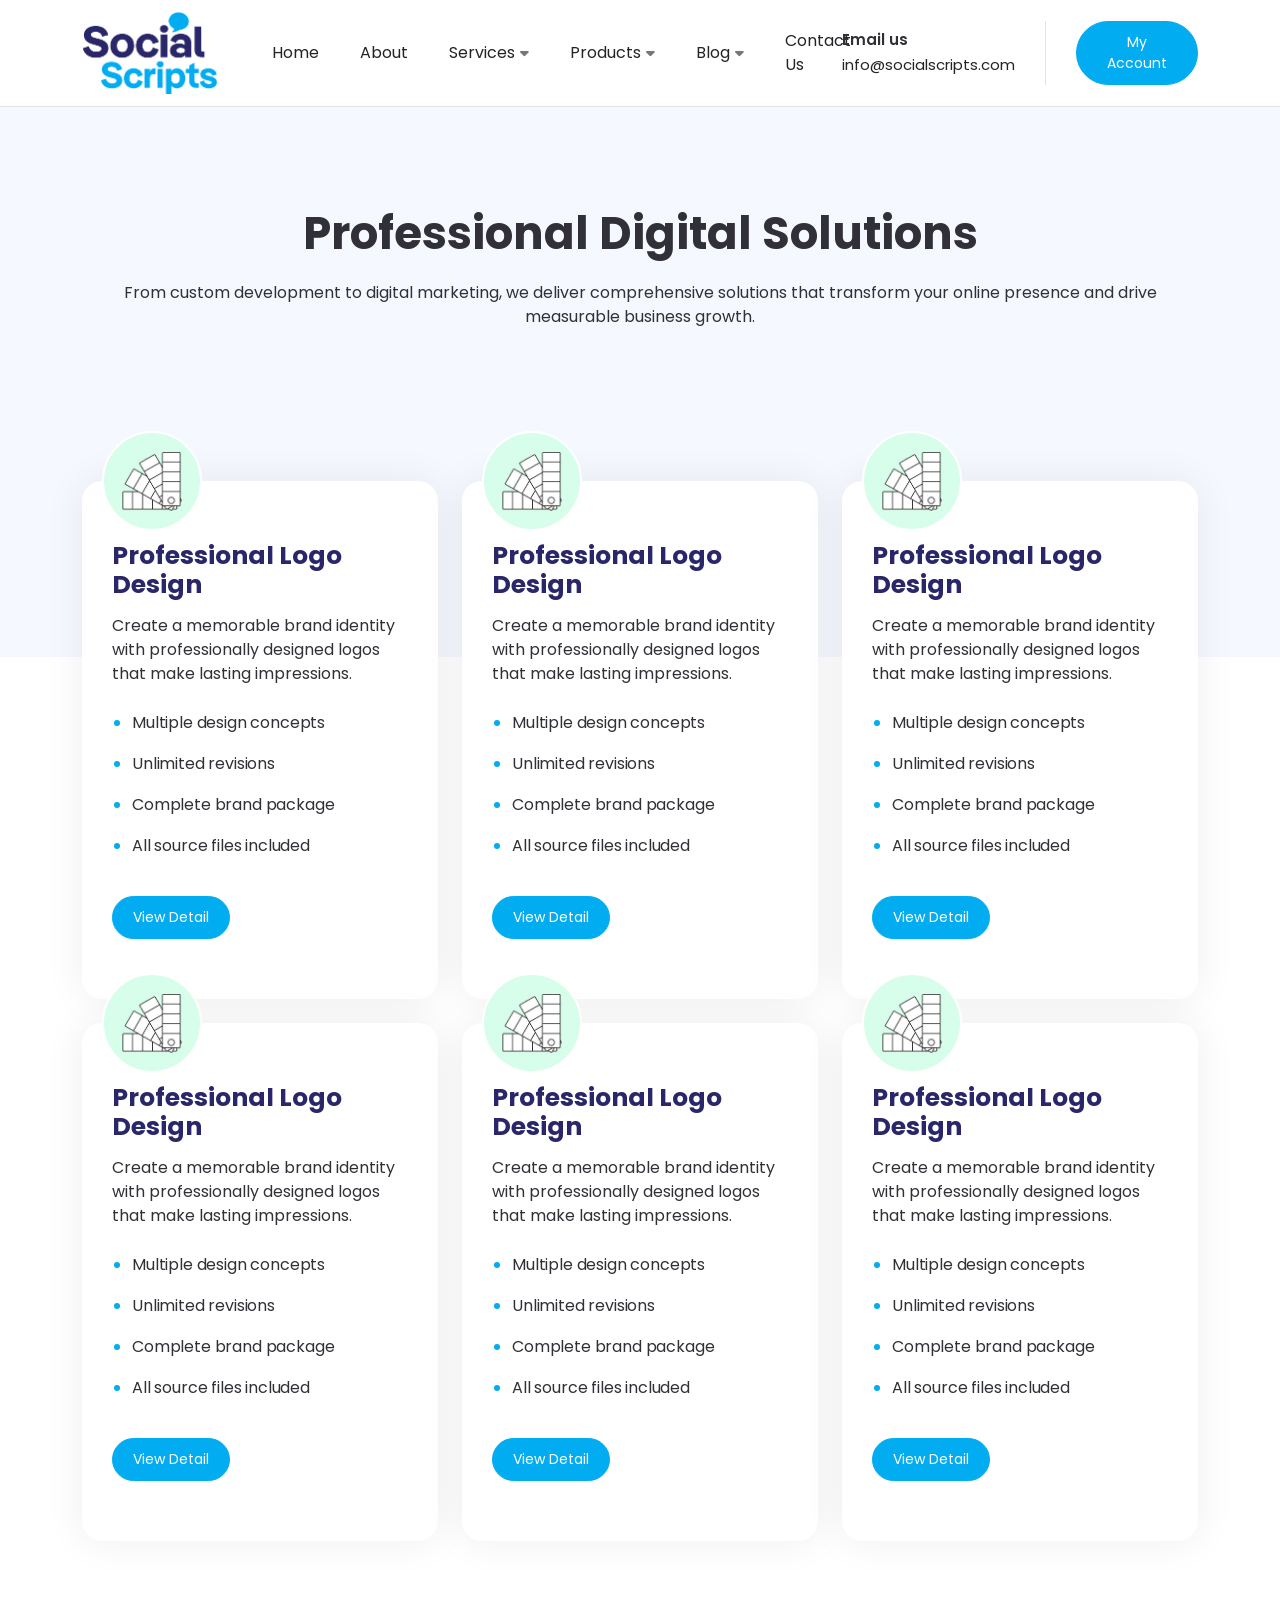
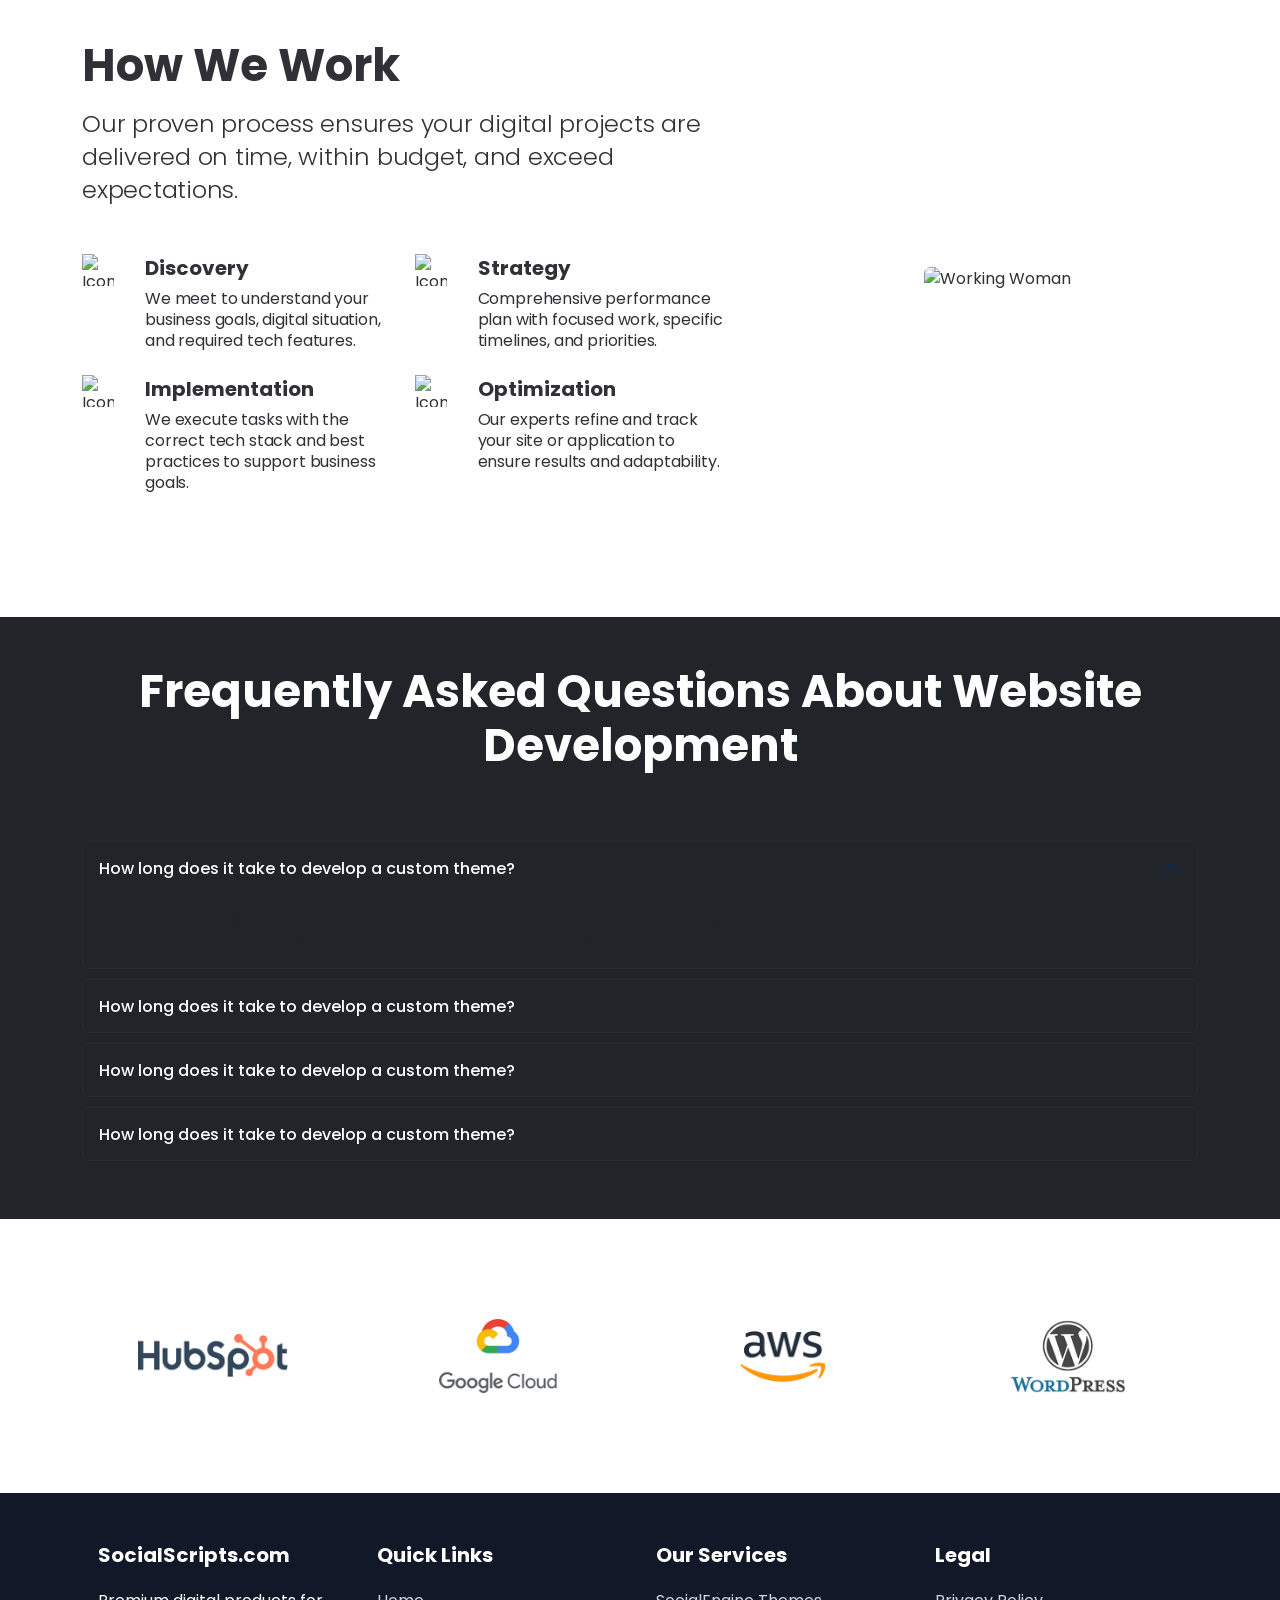
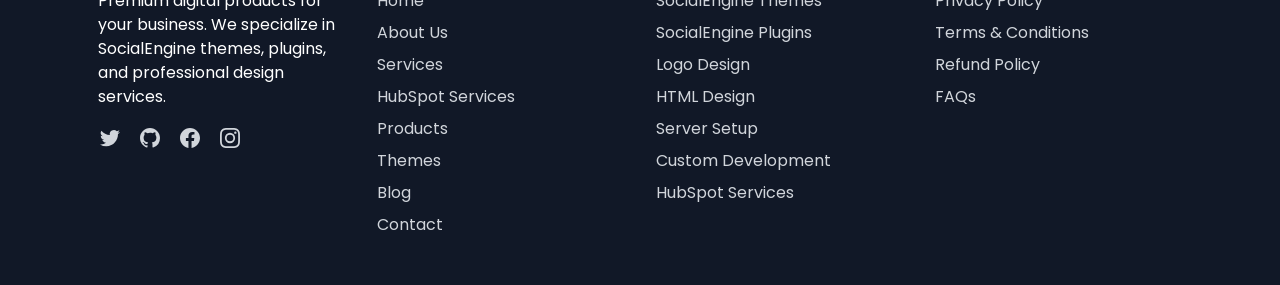
==== html/general-service-page.html @ 9c2c4265 "general-service-page start" ====
<!DOCTYPE html>
<html lang="en">
  <head>
    <meta charset="UTF-8" />
    <meta name="viewport" content="width=device-width, initial-scale=1.0" />
    <title>Social Script</title>
    <link
      rel="stylesheet"
      href="https://cdnjs.cloudflare.com/ajax/libs/font-awesome/6.7.2/css/all.min.css"
      integrity="sha512-Evv84Mr4kqVGRNSgIGL/F/aIDqQb7xQ2vcrdIwxfjThSH8CSR7PBEakCr51Ck+w+/U6swU2Im1vVX0SVk9ABhg=="
      crossorigin="anonymous"
      referrerpolicy="no-referrer"
    />
    <link rel="stylesheet" href="css/swiper.min.css" />
    <link
      href="https://fonts.googleapis.com/css2?family=Poppins:ital,wght@0,100;0,200;0,300;0,400;0,500;0,600;0,700;0,800;0,900;1,100;1,200;1,300;1,400;1,500;1,600;1,700;1,800;1,900&display=swap"
      rel="stylesheet"
    />
    <link
      href="https://cdn.jsdelivr.net/npm/bootstrap@5.3.3/dist/css/bootstrap.min.css"
      rel="stylesheet"
    />
    <link rel="stylesheet" href="css/aos.css" />
    <link rel="stylesheet" href="/css/main.css" />
    <link rel="stylesheet" href="/css/main2.css" />
    <script src="https://cdnjs.cloudflare.com/ajax/libs/jquery/3.1.0/jquery.min.js"></script>
  </head>
  <body>
    <!-- header start here  -->
    <header class="header__main">
      <div class="container">
        <div class="row d-flex align-items-center">
          <!-- logo start here  -->
          <div class="logo col-lg-2">
            <a href="/">
              <img src="/images/logo.png" alt="Social Script" />
            </a>
          </div>
          <!-- Navigation start here  -->
          <div class="menu_section col-lg-6">
            <nav>
              <ul class="d-flex align-items-center gap-4">
                <li>
                  <a href="/">Home</a>
                </li>
                <li>
                  <a href="/">About</a>
                </li>
                <li>
                  <a href="/"
                    >Services <i class="fa-solid fa-caret-down"></i
                  ></a>
                </li>
                <li>
                  <a href="/"
                    >Products <i class="fa-solid fa-caret-down"></i
                  ></a>
                </li>
                <li>
                  <a href="/">Blog <i class="fa-solid fa-caret-down"></i></a>
                </li>
                <li>
                  <a href="/">Contact Us</a>
                </li>
              </ul>
            </nav>
            <div class="hamburger-trigger">
              <span></span>
              <span></span>
              <span></span>
            </div>
          </div>
          <!-- Contact start here  -->
          <div
            class="contact-section col-lg-4 d-flex align-items-center justify-content-end"
          >
            <div class="mail-section">
              <span> Email us </span>
              <a href="mailto:info@socialscripts.com">info@socialscripts.com</a>
            </div>
            <div class="contact-btn">
              <a class="btn primary-btn" href="/contact">My Account</a>
            </div>
          </div>
        </div>
      </div>
    </header>
    <!-- header end here  -->

    <!-- Hero Banner Section -->
    <section class="hero-section text-center serviceBnr">
      <div class="container">
        <div class="inner-wrp">
          <h2 class="fw-bold">Professional Digital Solutions</h2>
          <p class="des">
            From custom development to digital marketing, we deliver
            comprehensive solutions that transform your online presence and
            drive measurable business growth.
          </p>
        </div>
      </div>
    </section>
    <!-- Hero Banner Section End -->

    <!-- Resulted Card Section -->

    <section class="resulted-section position-relative">
      <div
        class="container position-relative"
        style="margin-top: -200px; z-index: 2"
      >
        <div class="row gy-4">
          <div class="col-12 col-md-6 col-lg-4">
            <div class="card-inner">
              <div class="imgwrp">
                <img
                  src="/images\Professional.png"
                  alt="Professional Logo Design"
                />
              </div>
              <div class="title">
                <h5>Professional Logo Design</h5>
                <div class="des">
                  <p>
                    Create a memorable brand identity with professionally
                    designed logos that make lasting impressions.
                  </p>
                </div>
                <ul>
                  <li>Multiple design concepts</li>
                  <li>Unlimited revisions</li>
                  <li>Complete brand package</li>
                  <li>All source files included</li>
                </ul>
                <div class="btn-wrp">
                  <a href="" class="btn primary-btn">View Detail</a>
                </div>
              </div>
            </div>
          </div>

            <div class="col-12 col-md-6 col-lg-4">
            <div class="card-inner">
              <div class="imgwrp">
                <img
                  src="/images\Professional.png"
                  alt="Professional Logo Design"
                />
              </div>
              <div class="title">
                <h5>Professional Logo Design</h5>
                <div class="des">
                  <p>
                    Create a memorable brand identity with professionally
                    designed logos that make lasting impressions.
                  </p>
                </div>
                <ul>
                  <li>Multiple design concepts</li>
                  <li>Unlimited revisions</li>
                  <li>Complete brand package</li>
                  <li>All source files included</li>
                </ul>
                <div class="btn-wrp">
                  <a href="" class="btn primary-btn">View Detail</a>
                </div>
              </div>
            </div>
          </div>

            <div class="col-12 col-md-6 col-lg-4">
            <div class="card-inner">
              <div class="imgwrp">
                <img
                  src="/images\Professional.png"
                  alt="Professional Logo Design"
                />
              </div>
              <div class="title">
                <h5>Professional Logo Design</h5>
                <div class="des">
                  <p>
                    Create a memorable brand identity with professionally
                    designed logos that make lasting impressions.
                  </p>
                </div>
                <ul>
                  <li>Multiple design concepts</li>
                  <li>Unlimited revisions</li>
                  <li>Complete brand package</li>
                  <li>All source files included</li>
                </ul>
                <div class="btn-wrp">
                  <a href="" class="btn primary-btn">View Detail</a>
                </div>
              </div>
            </div>
          </div>

            <div class="col-12 col-md-6 col-lg-4">
            <div class="card-inner">
              <div class="imgwrp">
                <img
                  src="/images\Professional.png"
                  alt="Professional Logo Design"
                />
              </div>
              <div class="title">
                <h5>Professional Logo Design</h5>
                <div class="des">
                  <p>
                    Create a memorable brand identity with professionally
                    designed logos that make lasting impressions.
                  </p>
                </div>
                <ul>
                  <li>Multiple design concepts</li>
                  <li>Unlimited revisions</li>
                  <li>Complete brand package</li>
                  <li>All source files included</li>
                </ul>
                <div class="btn-wrp">
                  <a href="" class="btn primary-btn">View Detail</a>
                </div>
              </div>
            </div>
          </div>

            <div class="col-12 col-md-6 col-lg-4">
            <div class="card-inner">
              <div class="imgwrp">
                <img
                  src="/images\Professional.png"
                  alt="Professional Logo Design"
                />
              </div>
              <div class="title">
                <h5>Professional Logo Design</h5>
                <div class="des">
                  <p>
                    Create a memorable brand identity with professionally
                    designed logos that make lasting impressions.
                  </p>
                </div>
                <ul>
                  <li>Multiple design concepts</li>
                  <li>Unlimited revisions</li>
                  <li>Complete brand package</li>
                  <li>All source files included</li>
                </ul>
                <div class="btn-wrp">
                  <a href="" class="btn primary-btn">View Detail</a>
                </div>
              </div>
            </div>
          </div>

            <div class="col-12 col-md-6 col-lg-4">
            <div class="card-inner">
              <div class="imgwrp">
                <img
                  src="/images\Professional.png"
                  alt="Professional Logo Design"
                />
              </div>
              <div class="title">
                <h5>Professional Logo Design</h5>
                <div class="des">
                  <p>
                    Create a memorable brand identity with professionally
                    designed logos that make lasting impressions.
                  </p>
                </div>
                <ul>
                  <li>Multiple design concepts</li>
                  <li>Unlimited revisions</li>
                  <li>Complete brand package</li>
                  <li>All source files included</li>
                </ul>
                <div class="btn-wrp">
                  <a href="" class="btn primary-btn">View Detail</a>
                </div>
              </div>
            </div>
          </div>
        </div>
      </div>
    </section>
    <!-- Resulted Card Section End  -->


        <!-- How We Work Section Start -->
    <section class="how-we-work">
      <div class="container">
        <div class="row align-items-center">
          <!-- Left Column (Text & Icons) -->
          <div class="col-md-7">
            <h2 class="mb-3 title">How We Work</h2>
            <p class="mb-4 top-des">
              Our proven process ensures your digital projects are delivered on
              time, within budget, and exceed expectations.
            </p>

            <div class="d-flex row mt-5">
              <div class="icon-box d-flex align-items-start mb-4 col-lg-6">
                <img
                  src="images\How-We-Work-icon.png"
                  alt="Icon"
                  width="32"
                  height="32"
                  class="me-3"
                />
                <div class="item">
                  <h5>Discovery</h5>
                  <p>
                    We meet to understand your business goals, digital
                    situation, and required tech features.
                  </p>
                </div>
              </div>

              <div class="icon-box d-flex align-items-start mb-4 col-lg-6">
                <img
                  src="images\How-We-Work-icon.png"
                  alt="Icon"
                  width="32"
                  height="32"
                  class="me-3"
                />
                <div class="item">
                  <h5>Strategy</h5>
                  <p>
                    Comprehensive performance plan with focused work, specific
                    timelines, and priorities.
                  </p>
                </div>
              </div>

              <div class="icon-box d-flex align-items-start mb-4 col-lg-6">
                <img
                  src="images\How-We-Work-icon.png"
                  alt="Icon"
                  width="32"
                  height="32"
                  class="me-3"
                />
                <div class="item">
                  <h5>Implementation</h5>
                  <p>
                    We execute tasks with the correct tech stack and best
                    practices to support business goals.
                  </p>
                </div>
              </div>

              <div class="icon-box d-flex align-items-start col-lg-6">
                <img
                  src="images\How-We-Work-icon.png"
                  alt="Icon"
                  width="32"
                  height="32"
                  class="me-3"
                />
                <div class="item">
                  <h5>Optimization</h5>
                  <p>
                    Our experts refine and track your site or application to
                    ensure results and adaptability.
                  </p>
                </div>
              </div>
            </div>
          </div>

          <!-- Right Column (Image) -->
          <div class="col-md-5 text-center mt-4 mt-md-0 imgbox">
            <div class="imgInner">
              <img
                src="images\How-We-Work1.png"
                alt="Working Woman"
                class="img-fluid rounded"
              />
            </div>
          </div>
        </div>
      </div>
    </section>
    <!-- How We Work Section End -->


    <section class="faq-section py-5 bg-dark text-white">
  <div class="container">
    <div class="text-center mb-4">
      <h2 class="fw-bold">Frequently Asked Questions About Website Development</h2>
      <p class="text-muted">Have questions about our services? Find answers to common questions below.</p>
    </div>

    <div class="accordion" id="faqAccordion">
      <div class="accordion-item">
        <h2 class="accordion-header" id="headingOne">
          <button class="accordion-button" type="button" data-bs-toggle="collapse" data-bs-target="#collapseOne">
            How long does it take to develop a custom theme?
          </button>
        </h2>
        <div id="collapseOne" class="accordion-collapse collapse show" data-bs-parent="#faqAccordion">
          <div class="accordion-body text-muted">
            The timeline for custom theme development typically ranges from 2–4 weeks, depending on the complexity and specific requirements of the project. We'll provide you with a detailed timeline during the consultation phase.
          </div>
        </div>
      </div>

      <!-- Repeatable Accordion Items -->
      <div class="accordion-item">
        <h2 class="accordion-header" id="headingTwo">
          <button class="accordion-button collapsed" type="button" data-bs-toggle="collapse" data-bs-target="#collapseTwo">
            How long does it take to develop a custom theme?
          </button>
        </h2>
        <div id="collapseTwo" class="accordion-collapse collapse" data-bs-parent="#faqAccordion">
          <div class="accordion-body text-muted">
            The timeline may vary depending on requirements.
          </div>
        </div>
      </div>

      <div class="accordion-item">
        <h2 class="accordion-header" id="headingThree">
          <button class="accordion-button collapsed" type="button" data-bs-toggle="collapse" data-bs-target="#collapseThree">
            How long does it take to develop a custom theme?
          </button>
        </h2>
        <div id="collapseThree" class="accordion-collapse collapse" data-bs-parent="#faqAccordion">
          <div class="accordion-body text-muted">
            It generally takes 2–4 weeks depending on complexity.
          </div>
        </div>
      </div>

      <div class="accordion-item">
        <h2 class="accordion-header" id="headingFour">
          <button class="accordion-button collapsed" type="button" data-bs-toggle="collapse" data-bs-target="#collapseFour">
            How long does it take to develop a custom theme?
          </button>
        </h2>
        <div id="collapseFour" class="accordion-collapse collapse" data-bs-parent="#faqAccordion">
          <div class="accordion-body text-muted">
            Custom timelines are shared during consultation.
          </div>
        </div>
      </div>
    </div>
  </div>
</section>

 
   <!-- Branding Logo section start here  -->
    <section class="branding__section">
      <div class="container">
        <div class="row align-items-center">
          <div class="items col-lg-3" data-aos="fade-up">
            <img class="hs-img" src="/images/hs.png" alt="Hubspot" />
          </div>
          <div class="items col-lg-3" data-aos="fade-up">
            <img
              class="cloud-img"
              src="/images/google-cloud.png"
              alt="Google Cloud"
            />
          </div>
          <div class="items col-lg-3" data-aos="fade-up">
            <img class="aws-img" src="/images/aws.png" alt="AWS" />
          </div>
          <div class="items col-lg-3" data-aos="fade-up">
            <img class="wp-img" src="/images/wp-img.png" alt="Wordpress" />
          </div>
        </div>
      </div>
    </section>

    <footer>
      <div class="container">
        <div class="d-flex flex-wrap">
          <div class="col-12 col-md-6 col-lg-3">
            <div class="col-inner">
              <h3 class="logo-title">SocialScripts.com</h3>
              <p class="description">
                Premium digital products for your business. We specialize in
                SocialEngine themes, plugins, and professional design services.
              </p>
              <div class="social-follow">
                <ul class="d-flex gap-3 align-items-center">
                  <li>
                    <a href=""
                      ><svg
                        data-lov-id="src/components/layout/Footer.tsx:20:16"
                        data-lov-name="svg"
                        data-component-path="src/components/layout/Footer.tsx"
                        data-component-line="20"
                        data-component-file="Footer.tsx"
                        data-component-name="svg"
                        data-component-content="%7B%22className%22%3A%22h-6%20w-6%22%7D"
                        class="h-6 w-6"
                        fill="currentColor"
                        viewBox="0 0 24 24"
                        aria-hidden="true"
                      >
                        <path
                          data-lov-id="src/components/layout/Footer.tsx:21:18"
                          data-lov-name="path"
                          data-component-path="src/components/layout/Footer.tsx"
                          data-component-line="21"
                          data-component-file="Footer.tsx"
                          data-component-name="path"
                          data-component-content="%7B%7D"
                          d="M8.29 20.251c7.547 0 11.675-6.253 11.675-11.675 0-.178 0-.355-.012-.53A8.348 8.348 0 0022 5.92a8.19 8.19 0 01-2.357.646 4.118 4.118 0 001.804-2.27 8.224 8.224 0 01-2.605.996 4.107 4.107 0 00-6.993 3.743 11.65 11.65 0 01-8.457-4.287 4.106 4.106 0 001.27 5.477A4.072 4.072 0 012.8 9.713v.052a4.105 4.105 0 003.292 4.022 4.095 4.095 0 01-1.853.07 4.108 4.108 0 003.834 2.85A8.233 8.233 0 012 18.407a11.616 11.616 0 006.29 1.84"
                        ></path></svg
                    ></a>
                  </li>
                  <li>
                    <a href=""
                      ><svg
                        data-lov-id="src/components/layout/Footer.tsx:26:16"
                        data-lov-name="svg"
                        data-component-path="src/components/layout/Footer.tsx"
                        data-component-line="26"
                        data-component-file="Footer.tsx"
                        data-component-name="svg"
                        data-component-content="%7B%22className%22%3A%22h-6%20w-6%22%7D"
                        class="h-6 w-6"
                        fill="currentColor"
                        viewBox="0 0 24 24"
                        aria-hidden="true"
                      >
                        <path
                          data-lov-id="src/components/layout/Footer.tsx:27:18"
                          data-lov-name="path"
                          data-component-path="src/components/layout/Footer.tsx"
                          data-component-line="27"
                          data-component-file="Footer.tsx"
                          data-component-name="path"
                          data-component-content="%7B%7D"
                          fill-rule="evenodd"
                          d="M12 2C6.477 2 2 6.484 2 12.017c0 4.425 2.865 8.18 6.839 9.504.5.092.682-.217.682-.483 0-.237-.008-.868-.013-1.703-2.782.605-3.369-1.343-3.369-1.343-.454-1.158-1.11-1.466-1.11-1.466-.908-.62.069-.608.069-.608 1.003.07 1.531 1.032 1.531 1.032.892 1.53 2.341 1.088 2.91.832.092-.647.35-1.088.636-1.338-2.22-.253-4.555-1.113-4.555-4.951 0-1.093.39-1.988 1.029-2.688-.103-.253-.446-1.272.098-2.65 0 0 .84-.27 2.75 1.026A9.564 9.564 0 0112 6.844c.85.004 1.705.115 2.504.337 1.909-1.296 2.747-1.027 2.747-1.027.546 1.379.202 2.398.1 2.651.64.7 1.028 1.595 1.028 2.688 0 3.848-2.339 4.695-4.566 4.943.359.309.678.92.678 1.855 0 1.338-.012 2.419-.012 2.747 0 .268.18.58.688.482A10.019 10.019 0 0022 12.017C22 6.484 17.522 2 12 2z"
                          clip-rule="evenodd"
                        ></path></svg
                    ></a>
                  </li>
                  <li>
                    <a href=""
                      ><svg
                        data-lov-id="src/components/layout/Footer.tsx:32:16"
                        data-lov-name="svg"
                        data-component-path="src/components/layout/Footer.tsx"
                        data-component-line="32"
                        data-component-file="Footer.tsx"
                        data-component-name="svg"
                        data-component-content="%7B%22className%22%3A%22h-6%20w-6%22%7D"
                        class="h-6 w-6"
                        fill="currentColor"
                        viewBox="0 0 24 24"
                        aria-hidden="true"
                      >
                        <path
                          data-lov-id="src/components/layout/Footer.tsx:33:18"
                          data-lov-name="path"
                          data-component-path="src/components/layout/Footer.tsx"
                          data-component-line="33"
                          data-component-file="Footer.tsx"
                          data-component-name="path"
                          data-component-content="%7B%7D"
                          fill-rule="evenodd"
                          d="M22 12c0-5.523-4.477-10-10-10S2 6.477 2 12c0 4.991 3.657 9.128 8.438 9.878v-6.987h-2.54V12h2.54V9.797c0-2.506 1.492-3.89 3.777-3.89 1.094 0 2.238.195 2.238.195v2.46h-1.26c-1.243 0-1.63.771-1.63 1.562V12h2.773l-.443 2.89h-2.33v6.988C18.343 21.128 22 16.991 22 12z"
                          clip-rule="evenodd"
                        ></path></svg
                    ></a>
                  </li>
                  <li>
                    <a href=""
                      ><svg
                        data-lov-id="src/components/layout/Footer.tsx:38:16"
                        data-lov-name="svg"
                        data-component-path="src/components/layout/Footer.tsx"
                        data-component-line="38"
                        data-component-file="Footer.tsx"
                        data-component-name="svg"
                        data-component-content="%7B%22className%22%3A%22h-6%20w-6%22%7D"
                        class="h-6 w-6"
                        fill="currentColor"
                        viewBox="0 0 24 24"
                        aria-hidden="true"
                      >
                        <path
                          data-lov-id="src/components/layout/Footer.tsx:39:18"
                          data-lov-name="path"
                          data-component-path="src/components/layout/Footer.tsx"
                          data-component-line="39"
                          data-component-file="Footer.tsx"
                          data-component-name="path"
                          data-component-content="%7B%7D"
                          fill-rule="evenodd"
                          d="M12.315 2c2.43 0 2.784.013 3.808.06 1.064.049 1.791.218 2.427.465a4.902 4.902 0 011.772 1.153 4.902 4.902 0 011.153 1.772c.247.636.416 1.363.465 2.427.048 1.067.06 1.407.06 4.123v.08c0 2.643-.012 2.987-.06 4.043-.049 1.064-.218 1.791-.465 2.427a4.902 4.902 0 01-1.153 1.772 4.902 4.902 0 01-1.772 1.153c-.636.247-1.363.416-2.427.465-1.067.048-1.407.06-4.123.06h-.08c-2.643 0-2.987-.012-4.043-.06-1.064-.049-1.791-.218-2.427-.465a4.902 4.902 0 01-1.772-1.153 4.902 4.902 0 01-1.153-1.772c-.247-.636-.416-1.363-.465-2.427-.047-1.024-.06-1.379-.06-3.808v-.63c0-2.43.013-2.784.06-3.808.049-1.064.218-1.791.465-2.427a4.902 4.902 0 011.153-1.772A4.902 4.902 0 015.45 2.525c.636-.247 1.363-.416 2.427-.465C8.901 2.013 9.256 2 11.685 2h.63zm-.081 1.802h-.468c-2.456 0-2.784.011-3.807.058-.975.045-1.504.207-1.857.344-.467.182-.8.398-1.15.748-.35.35-.566.683-.748 1.15-.137.353-.3.882-.344 1.857-.047 1.023-.058 1.351-.058 3.807v.468c0 2.456.011 2.784.058 3.807.045.975.207 1.504.344 1.857.182.466.399.8.748 1.15.35.35.683.566 1.15.748.353.137.882.3 1.857.344 1.054.048 1.37.058 4.041.058h.08c2.597 0 2.917-.01 3.96-.058.976-.045 1.505-.207 1.858-.344.466-.182.8-.398 1.15-.748.35-.35.566-.683.748-1.15.137-.353.3-.882.344-1.857.048-1.055.058-1.37.058-4.041v-.08c0-2.597-.01-2.917-.058-3.96-.045-.976-.207-1.505-.344-1.858a3.097 3.097 0 00-.748-1.15 3.098 3.098 0 00-1.15-.748c-.353-.137-.882-.3-1.857-.344-1.023-.047-1.351-.058-3.807-.058zM12 6.865a5.135 5.135 0 110 10.27 5.135 5.135 0 010-10.27zm0 1.802a3.333 3.333 0 100 6.666 3.333 3.333 0 000-6.666zm5.338-3.205a1.2 1.2 0 110 2.4 1.2 1.2 0 010-2.4z"
                          clip-rule="evenodd"
                        ></path></svg
                    ></a>
                  </li>
                </ul>
              </div>
            </div>
          </div>
          <div class="col-12 col-md-6 col-lg-3">
            <div class="col-inner">
              <h3>Quick Links</h3>
              <ul>
                <li><a href="#">Home</a></li>
                <li><a href="#">About Us</a></li>
                <li><a href="#">Services</a></li>
                <li><a href="#">HubSpot Services</a></li>
                <li><a href="#">Products</a></li>
                <li><a href="#">Themes</a></li>
                <li><a href="#">Blog</a></li>
                <li><a href="#">Contact</a></li>
              </ul>
            </div>
          </div>
          <div class="col-12 col-md-6 col-lg-3">
            <div class="col-inner">
              <h3>Our Services</h3>
              <ul>
                <li><a href="#">SocialEngine Themes</a></li>
                <li><a href="#">SocialEngine Plugins</a></li>
                <li><a href="#">Logo Design</a></li>
                <li><a href="#">HTML Design</a></li>
                <li><a href="#">Server Setup</a></li>
                <li><a href="#">Custom Development</a></li>
                <li><a href="#">HubSpot Services</a></li>
              </ul>
            </div>
          </div>
          <div class="col-12 col-md-6 col-lg-3">
            <div class="col-inner">
              <h3>Legal</h3>
              <ul>
                <li><a href="#">Privacy Policy</a></li>
                <li><a href="#">Terms & Conditions</a></li>
                <li><a href="#">Refund Policy</a></li>
                <li><a href="#">FAQs</a></li>
              </ul>
            </div>
          </div>
        </div>
      </div>
    </footer>
  </body>
  <script src="js/swiper.min.js"></script>
  <script src="js/aos.js"></script>
  <script src="js/main.js"></script>
  <script src="/js\bootstrap.bundle.min.js"></script>

</html>
---- css/main.css ----
body {
  font-family: "Poppins", sans-serif;
  font-size: 16px;
  line-height: 1.5;
  font-weight: 400;
  color: #303036;
}

a {
  color: #242427;
  text-decoration: none;
  transition: all 0.3s;
}

a:hover {
  color: #01acf1;
}

img {
  max-width: 100%;
}

h1,
h2,
h3,
h4,
h5,
h6 {
  line-height: 1.2;
  margin-bottom: 20px;
  font-family: "Poppins", sans-serif;
  font-weight: 700;
}

h1 {
  font-size: 60px;
}

h2 {
  font-size: 45px;
}

h3 {
  font-size: 36px;
}

h4 {
  font-size: 30px;
}

h5 {
  font-size: 24px;
}

h6 {
  font-size: 20px;
}

header ul {
  list-style: none;
  padding: 0;
  margin: 0;
}

.primary-btn {
  background-color: #01acf1;
  border-radius: 50px;
  color: #ffffff;
  padding: 10px 20px;
  font-size: 14px;
  border-color: #01acf1;
}

.primary-btn:hover {
  border-color: #01acf1;
  background: #ffffff;
  color: #01acf1;
}

.header__main {
  position: sticky;
  top: 0;
  z-index: 9;
  width: 100%;
  padding: 12px 0;
  border-bottom: 1px solid #e3e3e5;
  background: #ffffff;
}

header .logo img {
  max-width: 137px;
}

.contact-section .mail-section span {
  display: block;
  font-size: 15px;
  padding-bottom: 2px;
  font-weight: 600;
}
.contact-section .mail-section a {
  font-size: 15px;
}

.contact-section > div {
  padding: 0 30px;
}

.contact-section .mail-section {
  padding-left: 0;
}

.contact-section > div:last-child {
  padding: 0 0 0 30px;
  border-left: 1px solid #e3e3e5;
}

.menu_section > nav > ul > li > a {
  display: inline-flex;
  align-items: center;
  gap: 5px;
}

.menu_section > nav > ul > li > a i {
  color: #79747e;
  font-size: 14px;
  transition: all 0.3s;
}

.menu_section > nav > ul > li {
  padding: 0 17px 0 0px;
}

.menu_section > nav > ul > li:last-child {
  padding: 0;
}

.menu_section > nav > ul > li > a:hover i {
  color: #01acf1;
}

.hero_section {
  position: relative;
  overflow: hidden;
  background-size: 50%;
  background-position: center right;
  background-repeat: no-repeat;
  background-color: #f8faff;
}
.hero_section .row {
  min-height: 700px;
}
.hero_section h1 {
  color: #292669;
  font-weight: 700;
  margin-bottom: 20px;
}

.hero_section .btn-section {
  margin-top: 36px;
}
.hero_section .media-section {
  position: relative;
}
.hero_section .media-section .img {
  min-height: 1px;
  background-size: cover;
  background-position: center;
  background-repeat: no-repeat;
  position: absolute;
  left: 0;
  width: 100%;
  height: 100%;
}

.branding__section {
  padding: 100px 0;
}
.branding__section .items img {
  max-width: 150px;
}
.branding__section .items {
  text-align: center;
}
.branding__section .items .cloud-img {
  max-width: 118px;
}
.branding__section .items .aws-img {
  max-width: 86px;
}
.branding__section .items .wp-img {
  max-width: 130px;
}

.core_service__section .service-item .service-inner {
  overflow: hidden;
  border-radius: 15px;
  position: relative;
  height: 100%;
}
.core_service__section .service-item .service-inner p {
  color: #fff;
  position: absolute;
  bottom: 30px;
  left: 25px;
  margin: 0;
  font-size: 18px;
  line-height: 1.2;
  font-weight: 500;
  z-index: 9;
}
.core_service__section .service-item .service-inner:after {
  content: "";
  background: linear-gradient(
    180deg,
    rgba(0, 0, 0, 0) 0%,
    rgba(0, 0, 0, 0.86) 87.02%
  );
  position: absolute;
  left: 0;
  top: 0;
  width: 100%;
  height: 100%;
}
.core_service__section .service-item .service-inner:hover img {
  transform: scale(1.05);
}
.core_service__section .service-item .service-inner img {
  min-height: 440px;
  object-fit: cover;
  transition: all 0.5s;
  transform-origin: center;
  transform: scale(1);
  object-position: center;
}
.core_service__section {
  overflow: hidden;
  padding-bottom: 100px;
}
.core_service__section .cntnt-section {
  padding-left: 16%;
}
.core_service__section .swiper-wrapper {
  display: flex;
}
.core_service__section .swiper-wrapper .service-item {
  height: auto;
}

.solution-section {
  padding-bottom: 100px;
}
.solution-section .solution-bg {
  border-radius: 20px;
  padding: 100px 68px;
  color: #fff;
  background-repeat: no-repeat;
  background-color: #000;
  background-position: -100% 0%;
}
.solution-section .solution-bg h3 {
  font-weight: 600;
  color: #ffffff;
  margin-bottom: 26px;
}
.solution-section .solution-bg p {
  max-width: 400px;
  font-weight: 300;
}
.solution-section .list-items:not(:last-child) {
  margin-bottom: 40px;
}
.solution-section .list-items p {
  font-size: 20px;
  font-weight: 500;
  margin-bottom: 8px;
}
.solution-section .list-items span {
  font-size: 14px;
  display: block;
  font-weight: 300;
}
.solution-section .solution-list {
  padding-left: 100px;
}

.technology__section {
  padding-bottom: 100px;
}
.technology__section .technology-item .inner {
  padding: 40px 40px;
  box-shadow: 4px 4px 14px 0px #00000010;
  border-radius: 20px;
  height: 100%;
  display: flex;
  flex-direction: column;
  justify-content: center;
  transition: all 0.3s;
}
.technology__section .technology-item .inner:hover {
  box-shadow: 10px 10px 14px 0px #00000050;
  transform: translate(0, -5px);
}
.technology__section .technology-item .inner p {
  margin: auto 0 0 0;
  font-weight: 500;
}
.technology__section .technology-item .inner .logo {
  margin-bottom: 13px;
}
.technology__section .technology-item {
  margin-bottom: 20px;
}

.approach-section {
  background: #000000;
  padding: 100px 0;
  position: relative;
  overflow: hidden;
}

.approach-section .btn-section {
  padding-top: 500px;
  position: relative;
  z-index: 9;
}
.approach-section h3 {
  color: #fff;
  font-weight: 500;
  margin-bottom: 40px;
}
.approach-section p {
  color: #fff;
  margin: 0;
}
.approach-section a.btn.primary-btn:hover {
  background: transparent;
}
.approach-section .human-hand {
  transform: scale(-1, 1);
}
.approach-section .human-hand {
  transform: scale(-1, 1);
  max-width: 1027px;
  position: absolute;
  left: -700px;
  bottom: -400px;
  transition: all 4s;
}
.approach-section .robot-hand {
  transform: scale(-1, 1) rotate(20deg);
  position: absolute;
  max-width: 900px;
  right: -800px;
  top: -220px;
  transition: all 4s;
}
.approach-section.animate-active .human-hand {
  left: 0;
  bottom: 60px;
}
.approach-section.animate-active .robot-hand {
  right: -37px;
  top: 80px;
}

.how-we-work h2 {
  font-weight: 700;
  margin-bottom: 15px;
}

.how-we-work p {
  color: #555;
}

.how-we-work .icon-box {
  display: flex;
  align-items: flex-start;
  gap: 15px;
  margin-bottom: 25px;
}

.how-we-work .icon-box img {
  width: 32px;
  height: 32px;
  flex-shrink: 0;
}

.how-we-work .icon-box h5 {
  margin: 0 0 5px;
  font-weight: 600;
}

.how-we-work .icon-box p {
  margin: 0;
  color: #666;
}

.how-we-work {
  padding-top: 100px;
  padding-bottom: 100px;
}
.how-we-work h2.title {
  color: #303036;
  font-size: 45px;
  font-style: normal;
  font-weight: 700;
  line-height: 50px;
}

.how-we-work p.top-des {
  letter-spacing: -0.24px;
  font-size: 24px;
  font-style: normal;
  font-weight: 300;
  line-height: 33px;
  color: #303036;
}

.how-we-work .icon-box .item h5 {
  font-size: 20px;
  font-style: normal;
  font-weight: 700;
  line-height: 29px;
  color: #303036;
}

.how-we-work .icon-box .item p {
  letter-spacing: -0.16px;
  font-size: 16px;
  font-style: normal;
  font-weight: 400;
  line-height: 21px;
  color: #303036;
}

.how-we-work .imgbox .imgInner {
  padding-left: 50px;
}

.blog-section {
  background-color: #f8faff;
  padding-top: 86px;
  padding-bottom: 102px;
}

.blog-section h2 {
  color: #303036;
  font-size: 45px;
  font-style: normal;
  font-weight: 700;
  line-height: 50px;
}

.blog-card {
  border-radius: 12px;
  overflow: hidden;
  background-color: #fff;
  box-shadow: 0 4px 10px rgba(0, 0, 0, 0.05);
  transition: transform 0.3s ease;
}

.blog-card:hover {
  transform: translateY(-5px);
}

.blog-image img {
  width: 100%;
  object-fit: cover;
  min-height: 320px;
}

.card-body {
  padding: 50px 30px;
}

.blog-date {
  font-size: 14px;
  font-style: normal;
  font-weight: 400;
  line-height: 29px;
  color: #000;
}

.blog-title {
  font-size: 20px;
  font-style: normal;
  font-weight: 700;
  line-height: 29px;
  color: #303036;
}

.blog-desc {
  color: #303036;
  font-size: 16px;
  font-style: normal;
  font-weight: 400;
  line-height: 21px; /* 131.25% */
  letter-spacing: -0.16px;
}

.blog-readmore a {
  color: #01acf1;
  font-size: 16px;
  font-style: normal;
  font-weight: 400;
  line-height: 34px; /* 212.5% */
  text-transform: capitalize;
}

.blog-readmore a:hover {
  text-decoration: underline;
}

footer {
  background: #111827;
  padding-left: 1rem;
  padding-right: 1rem;
  padding-top: 3rem;
  padding-bottom: 3rem;
}

footer .col-inner {
  padding: 0px 16px;
}

footer .col-inner h3 {
  font-size: 1.25rem;
  line-height: 1.75rem;
  color: #fff;
}

footer .col-inner p {
  color: #fff;
}

footer .col-inner ul {
  padding: 0;
  margin: 0;
  list-style: none;
}

footer .col-inner ul li a {
  color: #d1d5db;
}

footer .col-inner ul li:not(:first-child) {
  margin-top: 8px;
}
footer .social-follow li a svg {
  height: 24px;
  width: 24px;
}
footer .social-follow li {
  margin: 0 !important;
}
.hamburger-trigger {
  display: none;
}
.hamburger-trigger {
  width: 30px;
  height: 22px;
  display: flex;
  flex-direction: column;
  justify-content: space-between;
  cursor: pointer;
  position: absolute;
  right: 0;
  top: -40px;
}

.hamburger-trigger span {
  display: block;
  height: 2.2px;
  background-color: #000;
  border-radius: 2px;
  transition: all 0.3s ease;
  transform-origin: center;
}

/* When active (cross) */
.hamburger-trigger.active span:nth-child(1) {
  transform: rotate(45deg) translate(5px, 5px);
}

.hamburger-trigger.active span:nth-child(2) {
  opacity: 0;
}

.hamburger-trigger.active span:nth-child(3) {
  transform: rotate(-45deg) translate(9px, -8px);
}
footer .col-inner ul li a:hover {
  color: #fff;
}

@media (max-wdith: 1300px) {
  .menu_section > nav > ul > li {
    padding: 0 0px 0 0px;
  }
  nav ul.gap-4 {
    gap: 10px !important;
  }
  .contact-section .mail-section span {
    text-align: right;
    font-size: 12px;
  }
  .contact-section .mail-section a {
    font-size: 12px;
  }
  .menu_section > nav > ul > li > a {
    font-size: 12px;
  }
  .contact-section > div:last-child {
    padding: 0 0 0 10px;
  }
  .contact-section a.btn.primary-btn {
    font-size: 12px;
  }
}
@media (max-width: 991px) {
  .menu_section nav {
    position: absolute;
    left: 0;
    top: 13px;
    width: 100%;
    background-color: #f8faff;
    overflow: hidden;
    max-height: 0;
    transition: max-height 0.4s ease;
    z-index: 99;
  }
  .menu_section nav.open {
    display: block;
    overflow: visible;
    max-height: 500px;
  }
  .menu_section {
    position: relative;
  }
  .menu_section nav ul {
    flex-direction: column;
    justify-content: flex-start;
    padding: 10px 20px;
    padding-bottom: 20px;
  }
  .menu_section nav ul li {
    width: 100%;
  }
  .header__main .container .contact-section {
    display: none !important;
  }
  .hero_section .media-section {
    display: none;
  }
  .hero_section .row {
    min-height: 500px;
  }
  section.branding__section {
    padding: 50px 0;
  }
  .branding__section .row .items {
    margin: 20px 0px;
  }
  .core_service__section .row {
    gap: 50px;
  }
  .core_service__section .service-item .service-inner img {
    min-height: 100%;
  }
  .solution-section .solution-bg {
    padding: 30px 20px;
  }

  .how-we-work {
    padding-top: 50px;
    padding-bottom: 50px;
  }
  footer .col-inner {
    margin-bottom: 20px;
  }
  .hero_section h1 {
    font-size: 40px;
  }

  .core_service__section .cntnt-section {
    padding-left: 6%;
  }

  .solution-section .solution-bg {
    flex-wrap: wrap;
  }

  .solution-section .solution-list {
    padding-left: 00;
  }
}

@media (max-width: 768px) {
  .how-we-work {
    text-align: center;
  }

  .how-we-work .icon-box {
    flex-direction: column;
    align-items: center;
    text-align: center;
  }

  .how-we-work .icon-box h5,
  .how-we-work .icon-box p {
    text-align: center;
  }
  .hamburger-trigger {
    right: 20px;
  }
  .hero_section h1 {
    font-size: 30px;
  }
  .hero_section .row {
    min-height: 350px;
  }
  .hero_section {
    background-position: center bottom;
  }
  section.branding__section {
    padding: 36px 0;
  }
  .core_service__section .cntnt-section {
    padding: 0px 24px;
  }
  .core_service__section .service-item .service-inner {
    height: auto;
    min-height: 300px;
    max-height: 300px;
  }
  .core_service__section .service-item .service-inner img {
    min-height: 300px;
  }
  .core_service__section {
    padding-bottom: 35px;
  }
  section.solution-section {
    padding-bottom: 35px;
  }
  .solution-section .solution-bg {
    flex-wrap: wrap;
  }
  .solution-section .solution-list {
    padding-left: 0;
  }
  .core_service__section h3 {
    font-size: 30px;
  }
  .solution-section .solution-bg h3 {
    font-size: 30px;
  }
  .technology__section h3 {
    font-size: 30px;
  }
  .technology__section {
    padding-bottom: 35px;
  }

  .approach-section {
    padding: 50px 0;
  }

  .approach-section h3 {
    font-size: 30px;
  }

  .approach-section .robot-hand {
    max-width: 300px;
    display: none;
  }

  .approach-section .human-hand {
    max-width: 300px;
    top: 0;
    display: none;
  }

  .approach-section .btn-section {
    padding-top: 100px;
  }

  .how-we-work h2.title {
    font-size: 30px;
  }

  .how-we-work p.top-des {
    font-size: 16px;
    line-height: 1;
    letter-spacing: 0;
  }

  .how-we-work .icon-box .item {
    text-align: left;
  }

  .how-we-work .icon-box h5,
  .how-we-work .icon-box p {
    text-align: left;
  }

  .how-we-work .imgbox .imgInner {
    padding: 0;
  }

  .blog-section {
    padding: 35px 0px;
  }

  .blog-section h2 {
    font-size: 30px;
    line-height: 1;
  }

  .blog-image img {
    min-height: 250px;
  }

  .card-body {
    padding: 20px 20px;
  }
  footer .col-inner {
    margin-bottom: 20px;
  }

  footer .col-inner {
    padding: 0;
  }
}
---- css/main2.css ----
.hero-section {
  background-color: #f5f9ff;
  padding-top: 100px;
  padding-bottom: 100px;
}
section.hero-section.text-center.serviceBnr {
    min-height: 550px;
}
.resulted-section .card-inner {
    border-radius: 20px;
    background: #FFF;
    box-shadow: 0px 0px 40px 0px rgba(0, 0, 0, 0.07);
    padding: 30px 30px;
    position: relative;
    padding-bottom: 60px;
      transition: transform 0.3s ease;

}
.resulted-section .card-inner:hover {
  transform: translateY(-5px);
}
.resulted-section .card-inner .imgwrp {
    width: 100px;
    height: 100px;
    flex-shrink: 0;
    background: #D7FEEA;
    border-radius: 50%;
    display: flex;
    align-items: center;
    justify-content: center;
    border: 2px solid #fff;
    position: absolute;
    top: 0;
    left: 0;
    transform: translate(20px, -50px);
}

.resulted-section .card-inner .imgwrp img {
    width: 60px;
    height: 60px;
    flex-shrink: 0;
    aspect-ratio: 60.86/61.19;
}

.resulted-section .card-inner .title {
    padding-top: 30px;
}

.resulted-section .card-inner .title h5 {
    font-size: 25px;
    font-style: normal;
    font-weight: 700;
    line-height: 29px;
    color: #292669;
    margin-bottom: 15px;
}

.resulted-section .card-ignner .des p {
    letter-spacing: -0.21px;
    font-size: 21px;
    font-style: normal;
    font-weight: 300;
    line-height: 28px;
    color: #303036;
}

.resulted-section .card-inner ul {
    padding-left: 20px;
}

.resulted-section .card-inner ul li {
    letter-spacing: -0.16px;
    font-size: 16px;
    font-style: normal;
    font-weight: 400;
    line-height: 41px;
}

.resulted-section .card-inner ul li::marker {
    color: #01ACF1;
}

.resulted-section .card-inner .btn-wrp {
    margin-top: 30px;
}
.faq-section {
  background-color: #111111;
  color: #ffffff;
}

.faq-section .accordion-button {
  background-color: transparent;
  color: #ffffff;
  font-weight: 500;
  font-size: 16px;
  border: none;
  box-shadow: none;
  padding: 1rem;
}

.faq-section .accordion-button:not(.collapsed) {
  background-color: transparent;
  color: #ffffff;
}

.faq-section .accordion-body {
  background-color: transparent;
  padding: 1rem;
  font-size: 14px;
  color: #bbbbbb;
}

.faq-section .accordion-item {
  background-color: transparent;
  border: 1px solid #2a2a2a;
  border-radius: 6px;
  margin-bottom: 10px;
  overflow: hidden;
}
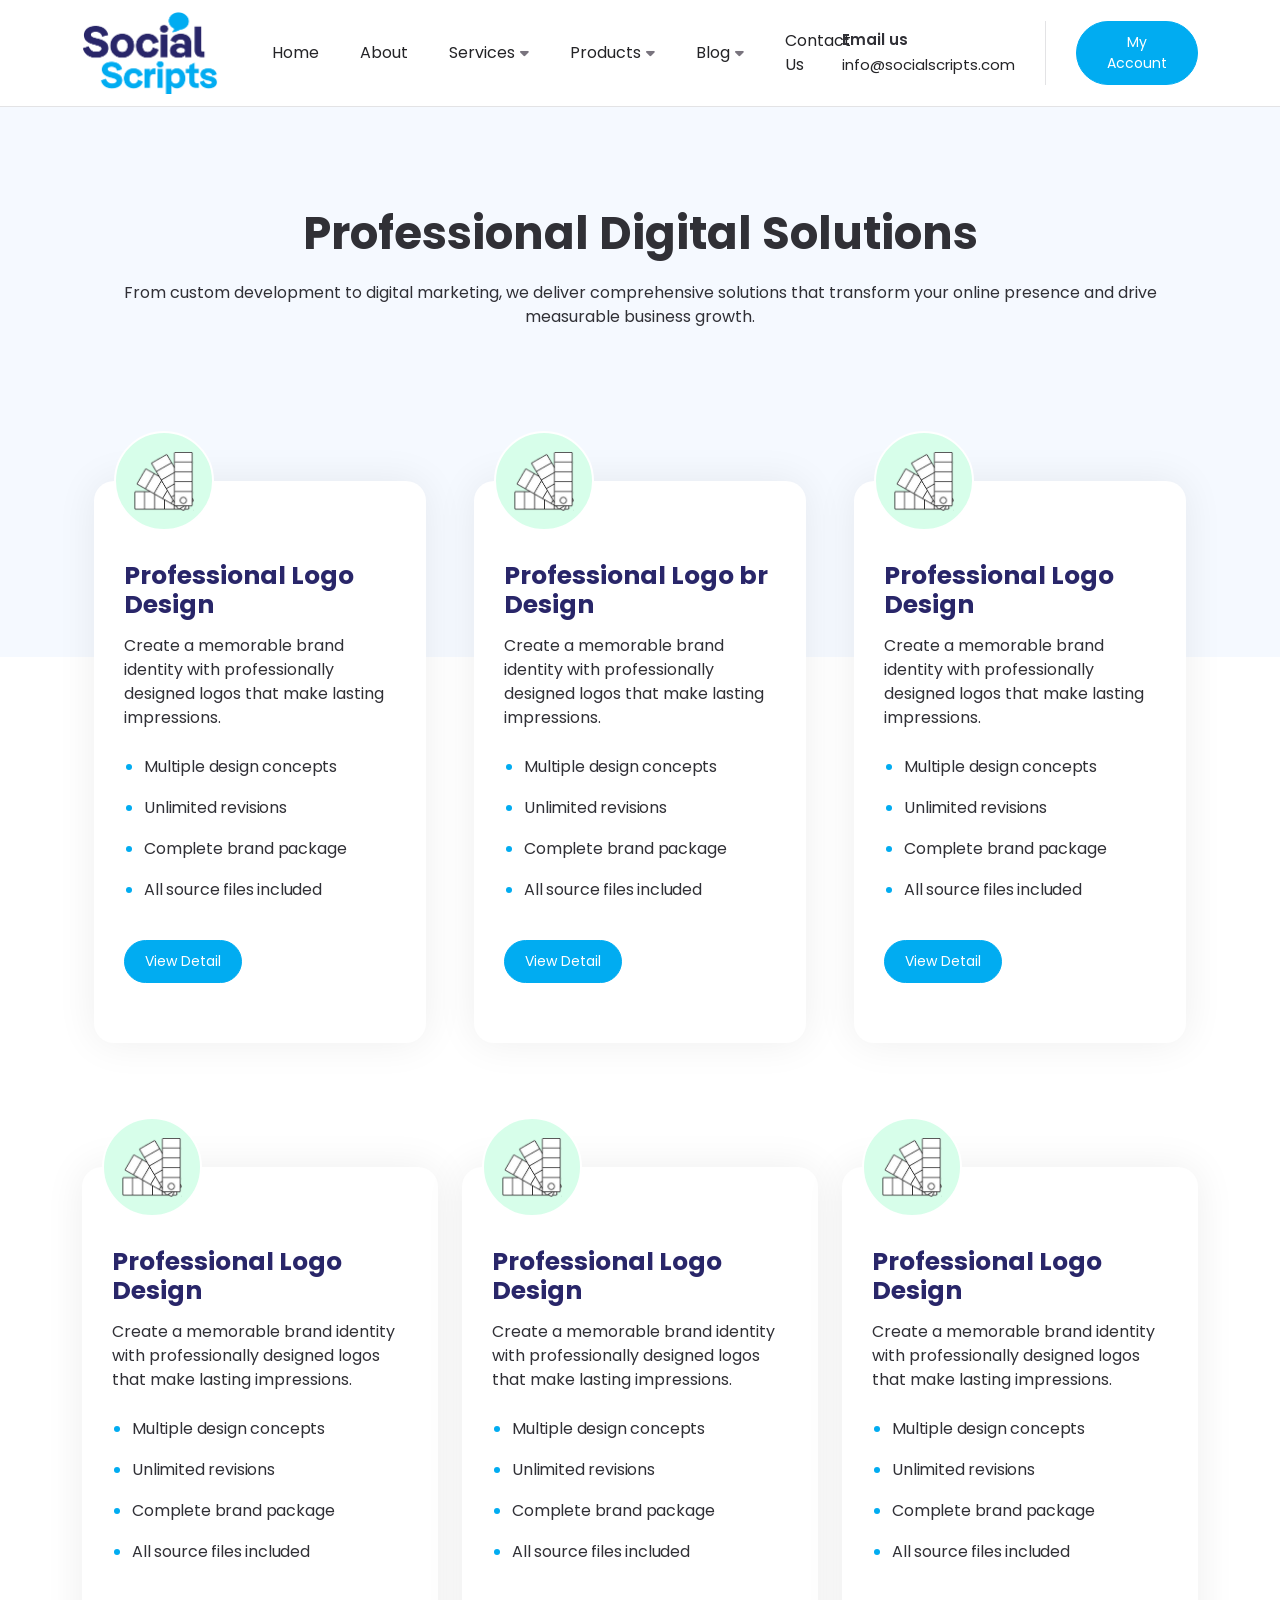
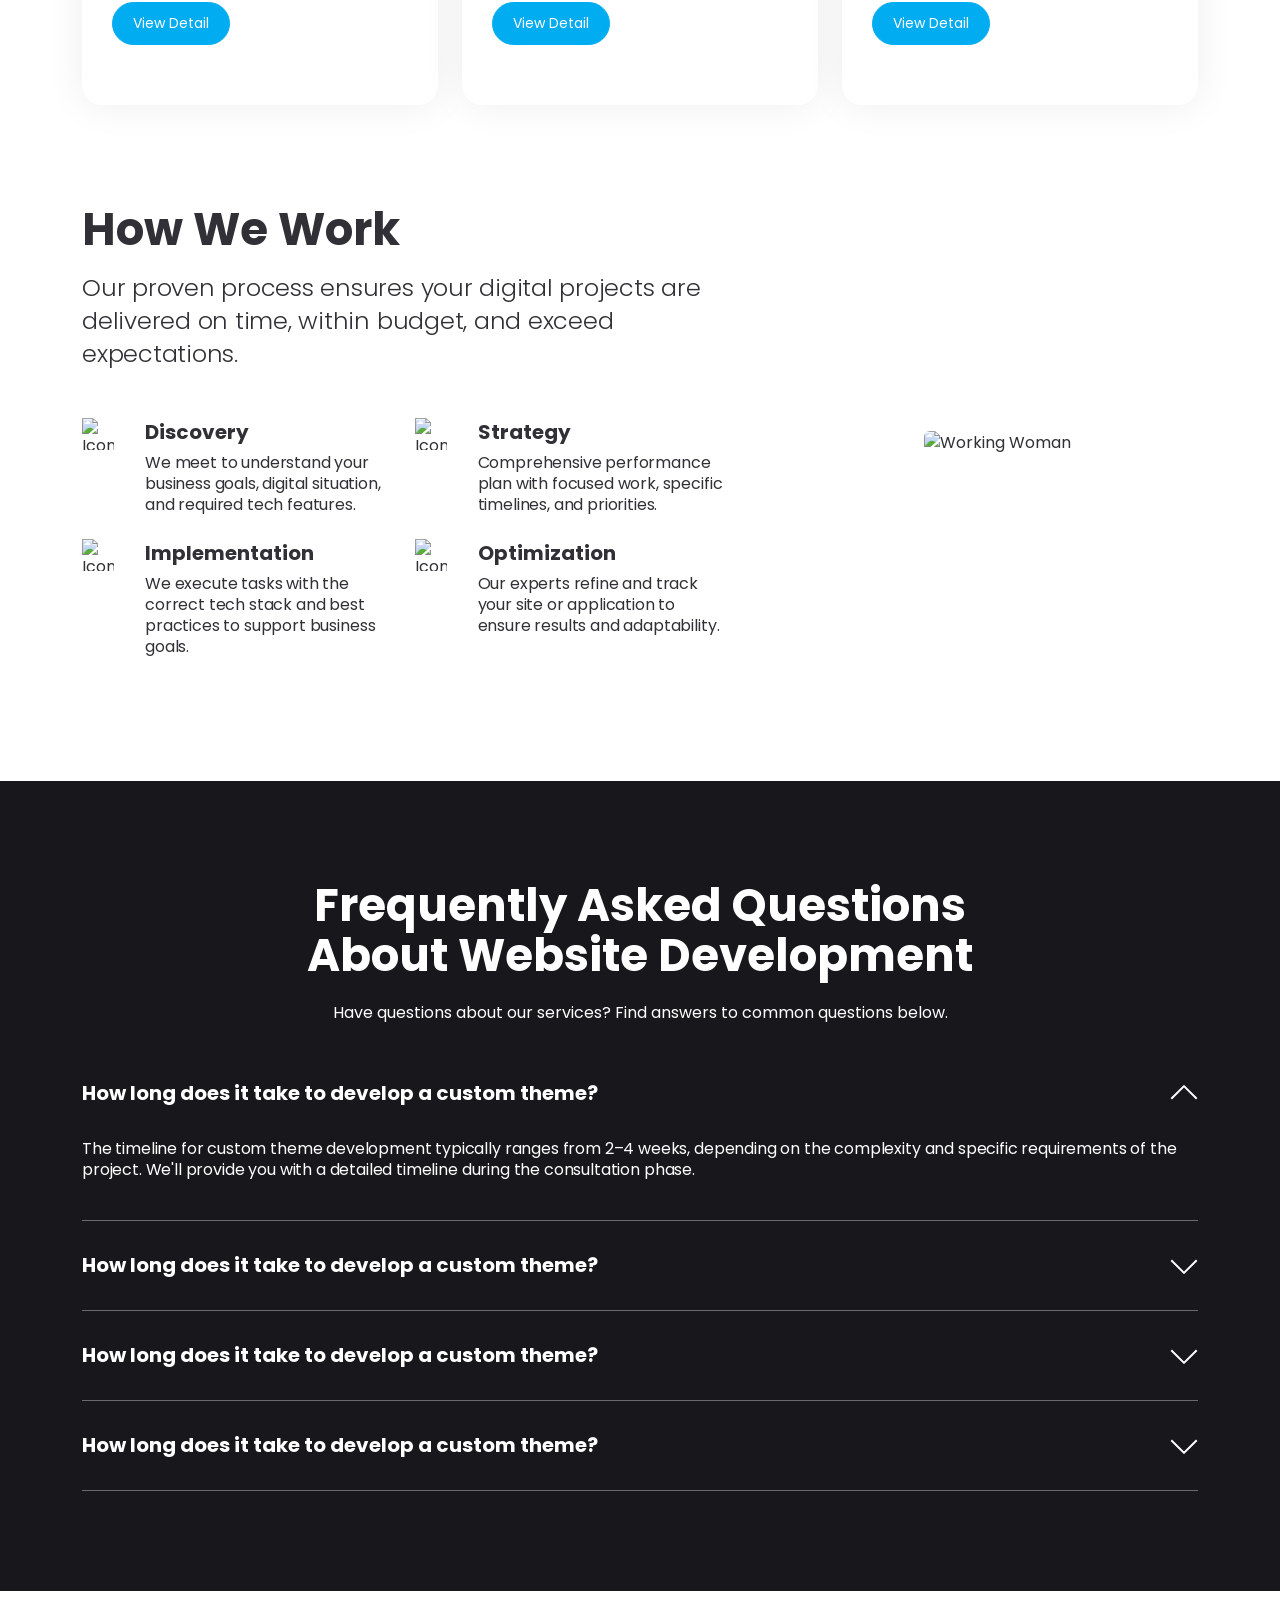
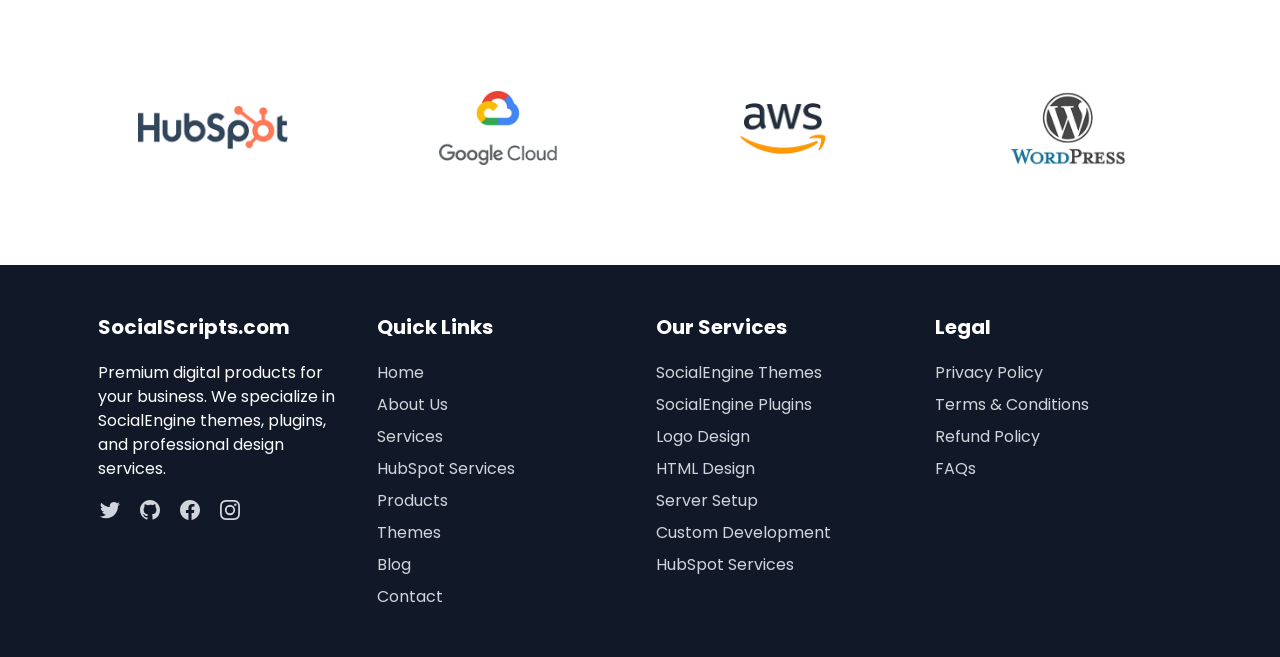
==== commit a477cc72: "Faq Done" ====
--- a/html/general-service-page.html
+++ b/html/general-service-page.html
@@ -109,8 +109,8 @@
         class="container position-relative"
         style="margin-top: -200px; z-index: 2"
       >
-        <div class="row gy-4">
-          <div class="col-12 col-md-6 col-lg-4">
+        <div class="row gy-4 " style="row-gap: 100px;">
+          <div class="col-12 col-md-6 col-lg-4  px-4">
             <div class="card-inner">
               <div class="imgwrp">
                 <img
@@ -119,7 +119,7 @@
                 />
               </div>
               <div class="title">
-                <h5>Professional Logo Design</h5>
+                <h5>Professional Logo <br> Design</h5>
                 <div class="des">
                   <p>
                     Create a memorable brand identity with professionally
@@ -139,7 +139,7 @@
             </div>
           </div>
 
-            <div class="col-12 col-md-6 col-lg-4">
+            <div class="col-12 col-md-6 col-lg-4  px-4">
             <div class="card-inner">
               <div class="imgwrp">
                 <img
@@ -148,7 +148,7 @@
                 />
               </div>
               <div class="title">
-                <h5>Professional Logo Design</h5>
+                <h5>Professional Logo br Design</h5>
                 <div class="des">
                   <p>
                     Create a memorable brand identity with professionally
@@ -168,7 +168,7 @@
             </div>
           </div>
 
-            <div class="col-12 col-md-6 col-lg-4">
+            <div class="col-12 col-md-6 col-lg-4  px-4">
             <div class="card-inner">
               <div class="imgwrp">
                 <img
@@ -387,23 +387,24 @@
     </section>
     <!-- How We Work Section End -->
 
-
-    <section class="faq-section py-5 bg-dark text-white">
+        <!-- Faq Start -->
+
+    <section class="faq-section">
   <div class="container">
-    <div class="text-center mb-4">
+    <div class="text-center mb-4 topinner">
       <h2 class="fw-bold">Frequently Asked Questions About Website Development</h2>
-      <p class="text-muted">Have questions about our services? Find answers to common questions below.</p>
+      <p class="des">Have questions about our services? Find answers to common questions below.</p>
     </div>
-
+    
     <div class="accordion" id="faqAccordion">
-      <div class="accordion-item">
+      <div class="accordion-item active">
         <h2 class="accordion-header" id="headingOne">
           <button class="accordion-button" type="button" data-bs-toggle="collapse" data-bs-target="#collapseOne">
             How long does it take to develop a custom theme?
           </button>
         </h2>
         <div id="collapseOne" class="accordion-collapse collapse show" data-bs-parent="#faqAccordion">
-          <div class="accordion-body text-muted">
+          <div class="accordion-body ">
             The timeline for custom theme development typically ranges from 2–4 weeks, depending on the complexity and specific requirements of the project. We'll provide you with a detailed timeline during the consultation phase.
           </div>
         </div>
@@ -417,7 +418,7 @@
           </button>
         </h2>
         <div id="collapseTwo" class="accordion-collapse collapse" data-bs-parent="#faqAccordion">
-          <div class="accordion-body text-muted">
+          <div class="accordion-body ">
             The timeline may vary depending on requirements.
           </div>
         </div>
@@ -430,7 +431,7 @@
           </button>
         </h2>
         <div id="collapseThree" class="accordion-collapse collapse" data-bs-parent="#faqAccordion">
-          <div class="accordion-body text-muted">
+          <div class="accordion-body ">
             It generally takes 2–4 weeks depending on complexity.
           </div>
         </div>
@@ -443,7 +444,7 @@
           </button>
         </h2>
         <div id="collapseFour" class="accordion-collapse collapse" data-bs-parent="#faqAccordion">
-          <div class="accordion-body text-muted">
+          <div class="accordion-body ">
             Custom timelines are shared during consultation.
           </div>
         </div>
@@ -452,7 +453,8 @@
   </div>
 </section>
 
- 
+         <!-- Faq End -->
+
    <!-- Branding Logo section start here  -->
     <section class="branding__section">
       <div class="container">
@@ -650,10 +652,44 @@
         </div>
       </div>
     </footer>
+    <script>
+      document.addEventListener("DOMContentLoaded", function () {
+        const buttons = document.querySelectorAll(".faq-section .accordion-item button.accordion-button");
+      
+        buttons.forEach(function (button) {
+          // Create SVG wrapper element
+          const svgWrap = document.createElement("span");
+          svgWrap.classList.add("faq-toggle-icon");
+          svgWrap.innerHTML = `
+            <svg xmlns="http://www.w3.org/2000/svg" width="28" height="15" viewBox="0 0 28 15" fill="none">
+              <path d="M2 1.88477L14 13.8848L26 1.88477" stroke="white" stroke-width="2" stroke-linecap="square" stroke-linejoin="round"/>
+            </svg>
+          `;
+          // Insert before text
+          button.insertBefore(svgWrap, button.firstChild);
+      
+          // Add click event
+          button.addEventListener("click", function () {
+            const currentItem = button.closest(".accordion-item");
+      
+            // Remove .active from all siblings
+            const allItems = currentItem.parentElement.querySelectorAll(".accordion-item");
+            allItems.forEach(item => {
+              if (item !== currentItem) {
+                item.classList.remove("active");
+              }
+            });
+      
+            // Toggle active on current
+            currentItem.classList.toggle("active");
+          });
+        });
+      });
+    </script>
   </body>
   <script src="js/swiper.min.js"></script>
   <script src="js/aos.js"></script>
-  <script src="js/main.js"></script>
+  <script src="/js/main.js"></script>
   <script src="/js\bootstrap.bundle.min.js"></script>
 
 </html>
--- a/css/main2.css
+++ b/css/main2.css
@@ -43,7 +43,7 @@
 }
 
 .resulted-section .card-inner .title {
-    padding-top: 30px;
+    padding-top: 50px;
 }
 
 .resulted-section .card-inner .title h5 {
@@ -54,7 +54,6 @@
     color: #292669;
     margin-bottom: 15px;
 }
-
 .resulted-section .card-ignner .des p {
     letter-spacing: -0.21px;
     font-size: 21px;
@@ -63,11 +62,9 @@
     line-height: 28px;
     color: #303036;
 }
-
 .resulted-section .card-inner ul {
     padding-left: 20px;
 }
-
 .resulted-section .card-inner ul li {
     letter-spacing: -0.16px;
     font-size: 16px;
@@ -75,19 +72,17 @@
     font-weight: 400;
     line-height: 41px;
 }
-
 .resulted-section .card-inner ul li::marker {
     color: #01ACF1;
 }
-
 .resulted-section .card-inner .btn-wrp {
     margin-top: 30px;
 }
 .faq-section {
-  background-color: #111111;
+  background: #18171B;
   color: #ffffff;
+  padding: 100px 0px;
 }
-
 .faq-section .accordion-button {
   background-color: transparent;
   color: #ffffff;
@@ -97,23 +92,54 @@
   box-shadow: none;
   padding: 1rem;
 }
-
 .faq-section .accordion-button:not(.collapsed) {
   background-color: transparent;
   color: #ffffff;
 }
-
 .faq-section .accordion-body {
-  background-color: transparent;
-  padding: 1rem;
-  font-size: 14px;
-  color: #bbbbbb;
+  color: #FFF;
+  font-size: 16px;
+  font-style: normal;
+  font-weight: 400;
+  line-height: 21px; 
+  letter-spacing: -0.16px;
+  margin-bottom: 40px;
+  padding: 0;
 }
-
+.faq-section .topinner {
+  max-width: 800px;
+  margin: 0 auto;
+}
+.faq-section .topinner h2 {
+  font-size: 45px;
+  font-style: normal;
+  font-weight: 700;
+  line-height: 50px;
+  color: #FFF;
+  text-align: center;
+}
 .faq-section .accordion-item {
-  background-color: transparent;
-  border: 1px solid #2a2a2a;
-  border-radius: 6px;
-  margin-bottom: 10px;
-  overflow: hidden;
+  background: #18171B;
+  border-radius: 0;
+  border: 1px solid rgba(255, 255, 255, 0.36);
+  border-top: 0;
+  border-right: 0;
+  border-left: 0;
 }
+.faq-section .accordion-item button.accordion-button {
+  font-size: 20px;
+  font-style: normal;
+  font-weight: 700;
+  line-height: 29px;
+  padding: 30px 0px;
+}
+.faq-section .accordion-item button.accordion-button span.faq-toggle-icon {
+  position: absolute;
+  right: 0;
+}
+.faq-section .accordion-item button::After {
+  opacity: 0;
+}
+.faq-section .accordion-item.active span.faq-toggle-icon {
+  transform: rotate(180deg);
+}
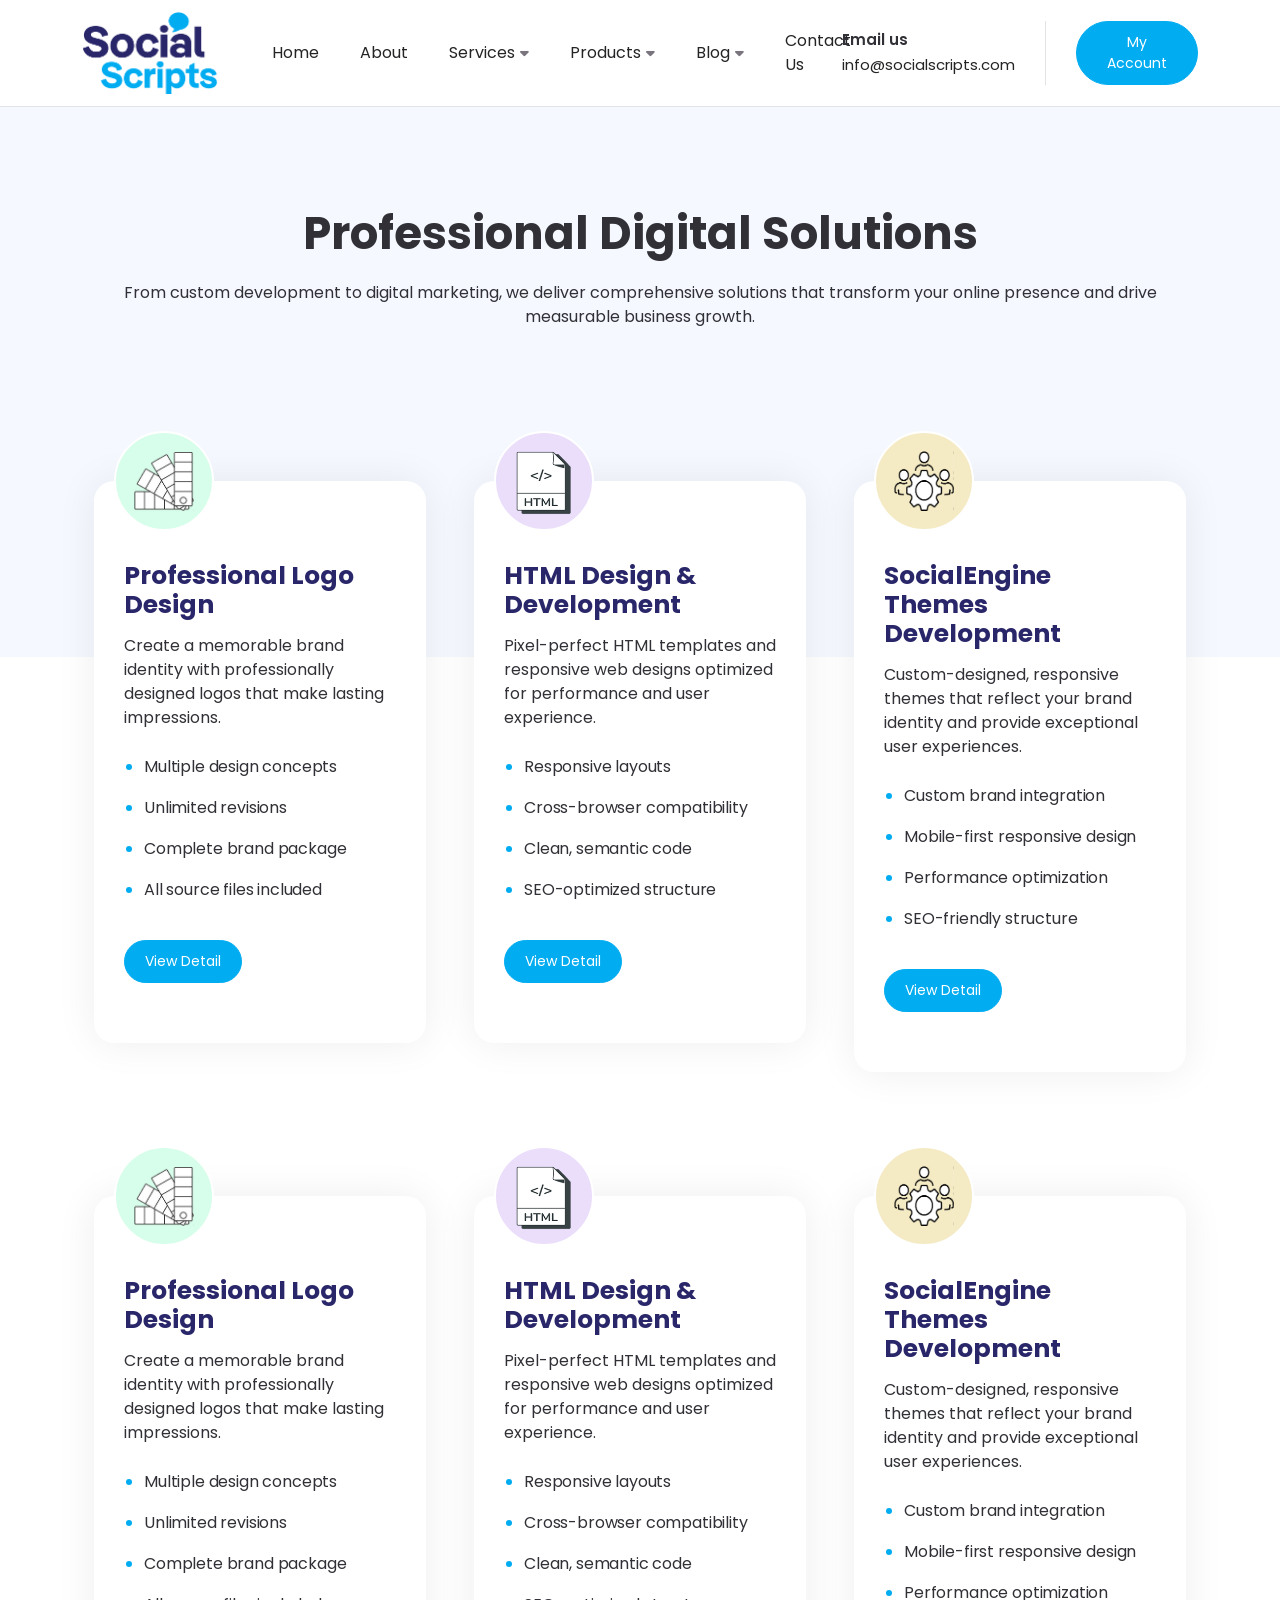
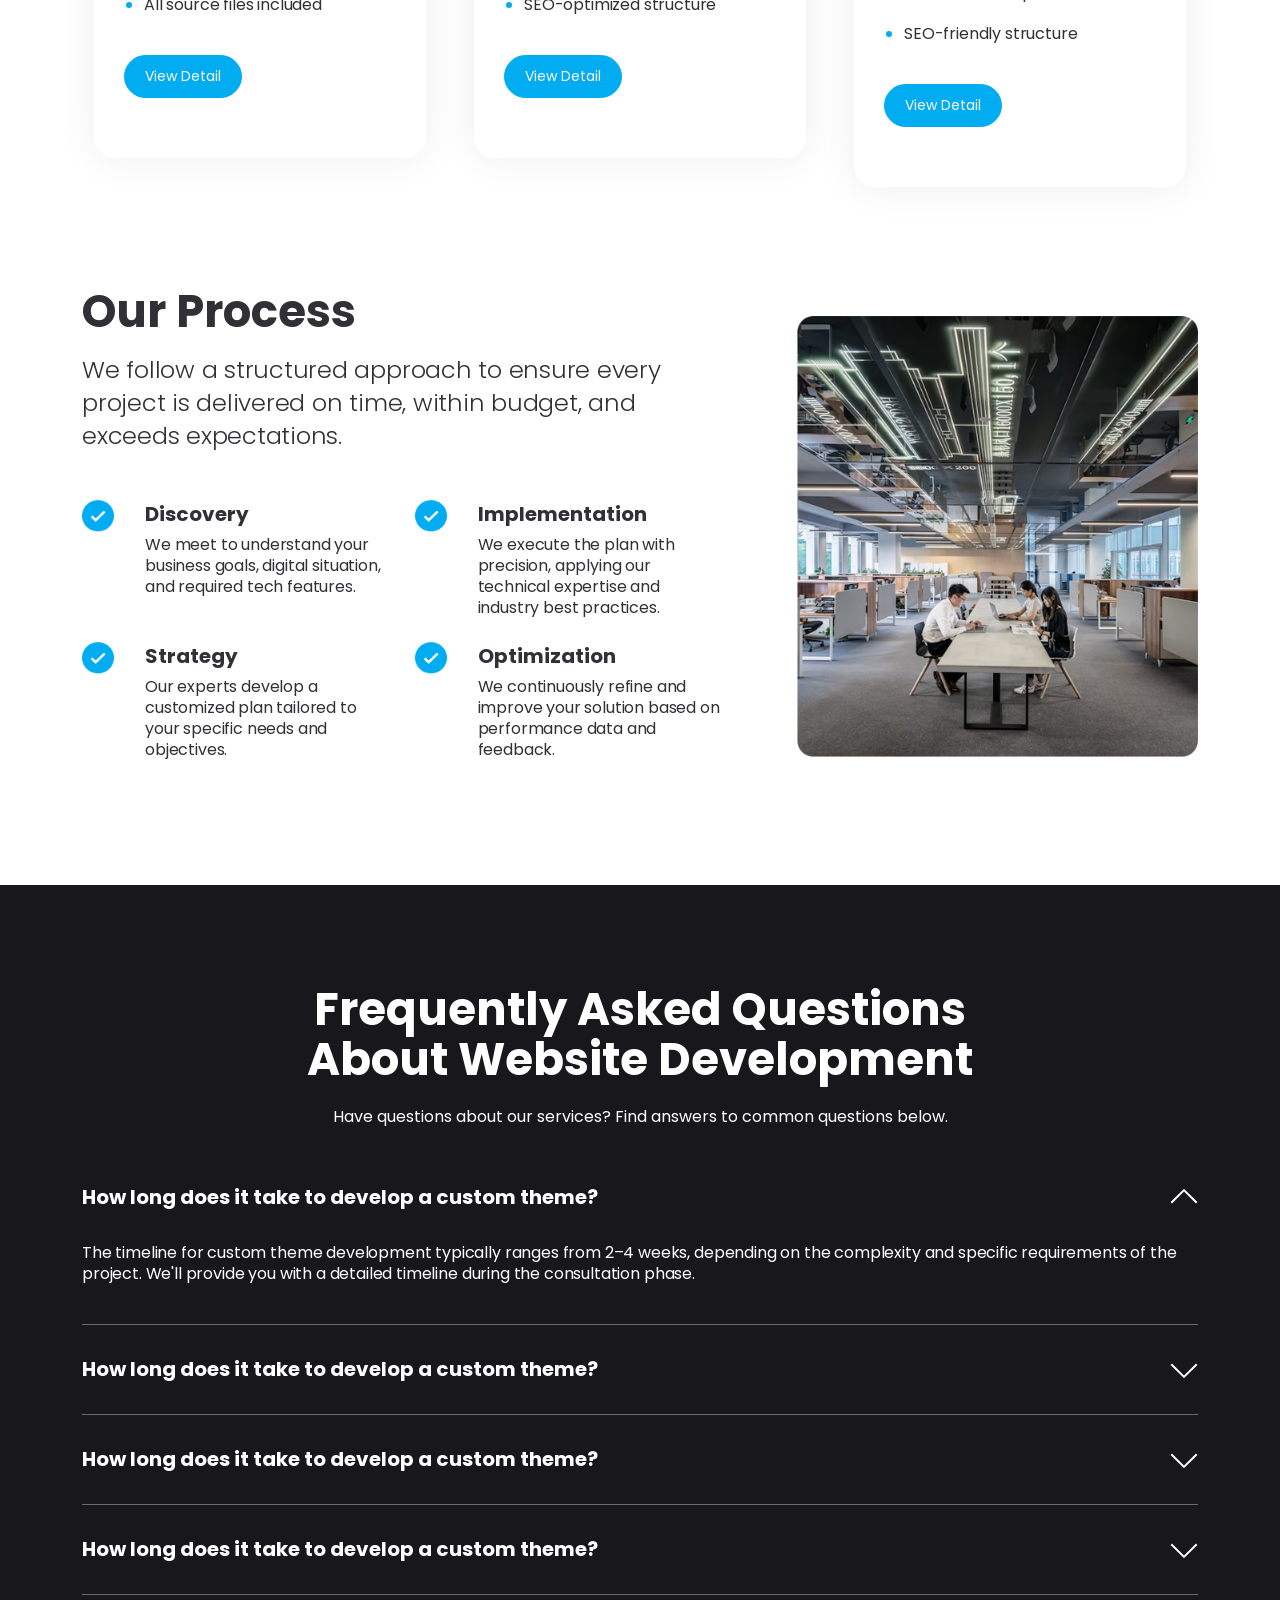
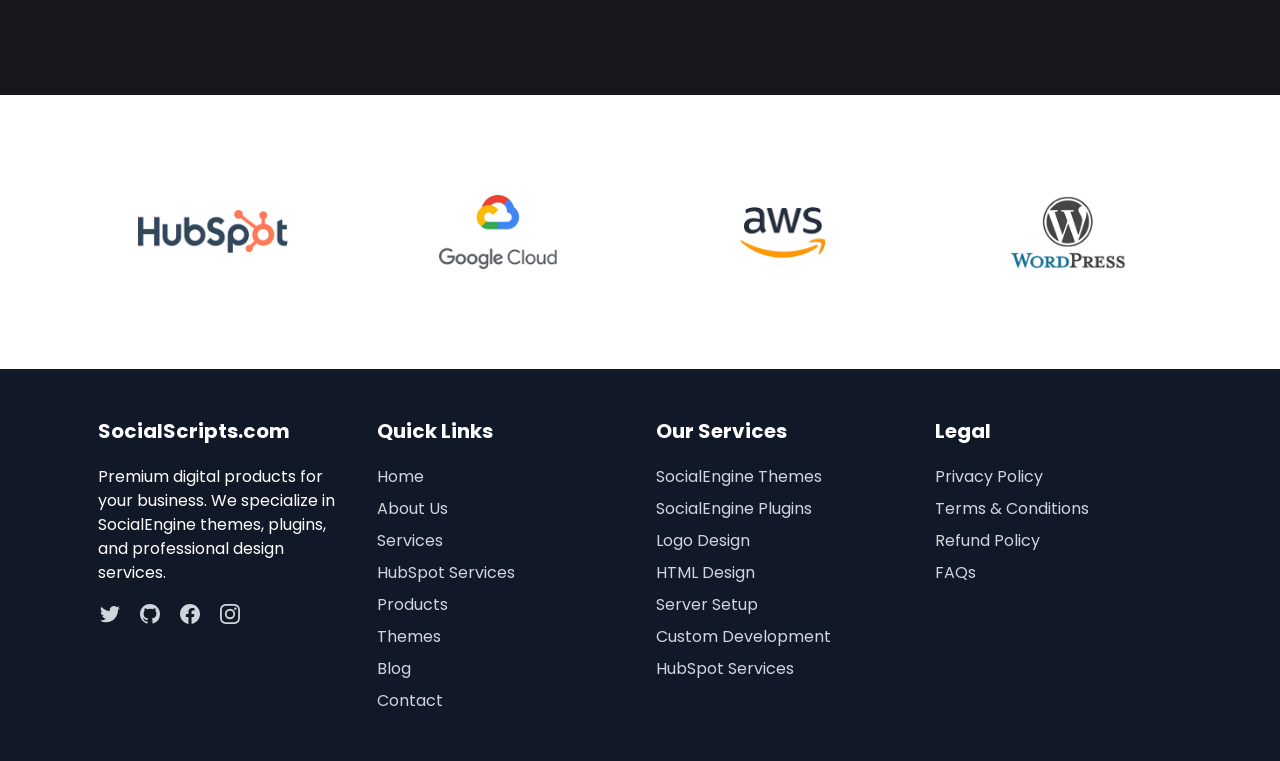
==== commit c8a6825f: "Page Responsive pro" ====
--- a/html/general-service-page.html
+++ b/html/general-service-page.html
@@ -26,6 +26,7 @@
     <script src="https://cdnjs.cloudflare.com/ajax/libs/jquery/3.1.0/jquery.min.js"></script>
   </head>
   <body>
+
     <!-- header start here  -->
     <header class="header__main">
       <div class="container">
@@ -103,7 +104,6 @@
     <!-- Hero Banner Section End -->
 
     <!-- Resulted Card Section -->
-
     <section class="resulted-section position-relative">
       <div
         class="container position-relative"
@@ -141,6 +141,63 @@
 
             <div class="col-12 col-md-6 col-lg-4  px-4">
             <div class="card-inner">
+              <div class="imgwrp" style="background-color: #EADEFB;">
+                <img
+                  src="/images\html.png"
+                  alt="Professional Logo Design" style="height: 70px;"
+                />
+              </div>
+              <div class="title">
+                <h5>HTML Design & <br>
+Development</h5>
+                <div class="des">
+                  <p>
+                    Pixel-perfect HTML templates and responsive web designs optimized for performance and user experience.
+                  </p>
+                </div>
+                <ul>
+                  <li>Responsive layouts</li>
+                  <li>Cross-browser compatibility</li>
+                  <li>Clean, semantic code</li>
+                  <li>SEO-optimized structure</li>
+                </ul>
+                <div class="btn-wrp">
+                  <a href="" class="btn primary-btn">View Detail</a>
+                </div>
+              </div>
+            </div>
+          </div>
+
+            <div class="col-12 col-md-6 col-lg-4  px-4">
+            <div class="card-inner">
+              <div class="imgwrp" style="background-color: #F4EAC4;">
+                <img
+                  src="/images\social.png"
+                  alt="Professional Logo Design"
+                />
+              </div>
+              <div class="title">
+                <h5>SocialEngine Themes <br>
+Development</h5>
+                <div class="des">
+                  <p>
+                    Custom-designed, responsive themes that reflect your brand identity and provide exceptional user experiences.</p>
+                </div>
+                <ul>
+                  <li>Custom brand integration</li>
+                  <li>Mobile-first responsive design</li>
+                  <li>Performance optimization</li>
+                  <li>SEO-friendly structure</li>
+                </ul>
+                <div class="btn-wrp">
+                  <a href="" class="btn primary-btn">View Detail</a>
+                </div>
+              </div>
+            </div>
+          </div>
+
+        <div class="col-12 col-md-6 col-lg-4  px-4">
+            <div class="card-inner">
               <div class="imgwrp">
                 <img
                   src="/images\Professional.png"
@@ -148,7 +205,7 @@
                 />
               </div>
               <div class="title">
-                <h5>Professional Logo br Design</h5>
+                <h5>Professional Logo <br> Design</h5>
                 <div class="des">
                   <p>
                     Create a memorable brand identity with professionally
@@ -170,25 +227,25 @@
 
             <div class="col-12 col-md-6 col-lg-4  px-4">
             <div class="card-inner">
-              <div class="imgwrp">
-                <img
-                  src="/images\Professional.png"
-                  alt="Professional Logo Design"
+              <div class="imgwrp" style="background-color: #EADEFB;">
+                <img
+                  src="/images\html.png"
+                  alt="Professional Logo Design" style="height: 70px;"
                 />
               </div>
               <div class="title">
-                <h5>Professional Logo Design</h5>
+                <h5>HTML Design & <br>
+Development</h5>
                 <div class="des">
                   <p>
-                    Create a memorable brand identity with professionally
-                    designed logos that make lasting impressions.
+                    Pixel-perfect HTML templates and responsive web designs optimized for performance and user experience.
                   </p>
                 </div>
                 <ul>
-                  <li>Multiple design concepts</li>
-                  <li>Unlimited revisions</li>
-                  <li>Complete brand package</li>
-                  <li>All source files included</li>
+                  <li>Responsive layouts</li>
+                  <li>Cross-browser compatibility</li>
+                  <li>Clean, semantic code</li>
+                  <li>SEO-optimized structure</li>
                 </ul>
                 <div class="btn-wrp">
                   <a href="" class="btn primary-btn">View Detail</a>
@@ -197,27 +254,26 @@
             </div>
           </div>
 
-            <div class="col-12 col-md-6 col-lg-4">
+            <div class="col-12 col-md-6 col-lg-4  px-4">
             <div class="card-inner">
-              <div class="imgwrp">
-                <img
-                  src="/images\Professional.png"
+              <div class="imgwrp" style="background-color: #F4EAC4;">
+                <img
+                  src="/images\social.png"
                   alt="Professional Logo Design"
                 />
               </div>
               <div class="title">
-                <h5>Professional Logo Design</h5>
+                <h5>SocialEngine Themes <br>
+Development</h5>
                 <div class="des">
                   <p>
-                    Create a memorable brand identity with professionally
-                    designed logos that make lasting impressions.
-                  </p>
+                    Custom-designed, responsive themes that reflect your brand identity and provide exceptional user experiences.</p>
                 </div>
                 <ul>
-                  <li>Multiple design concepts</li>
-                  <li>Unlimited revisions</li>
-                  <li>Complete brand package</li>
-                  <li>All source files included</li>
+                  <li>Custom brand integration</li>
+                  <li>Mobile-first responsive design</li>
+                  <li>Performance optimization</li>
+                  <li>SEO-friendly structure</li>
                 </ul>
                 <div class="btn-wrp">
                   <a href="" class="btn primary-btn">View Detail</a>
@@ -225,89 +281,30 @@
               </div>
             </div>
           </div>
-
-            <div class="col-12 col-md-6 col-lg-4">
-            <div class="card-inner">
-              <div class="imgwrp">
-                <img
-                  src="/images\Professional.png"
-                  alt="Professional Logo Design"
-                />
-              </div>
-              <div class="title">
-                <h5>Professional Logo Design</h5>
-                <div class="des">
-                  <p>
-                    Create a memorable brand identity with professionally
-                    designed logos that make lasting impressions.
-                  </p>
-                </div>
-                <ul>
-                  <li>Multiple design concepts</li>
-                  <li>Unlimited revisions</li>
-                  <li>Complete brand package</li>
-                  <li>All source files included</li>
-                </ul>
-                <div class="btn-wrp">
-                  <a href="" class="btn primary-btn">View Detail</a>
-                </div>
-              </div>
-            </div>
-          </div>
-
-            <div class="col-12 col-md-6 col-lg-4">
-            <div class="card-inner">
-              <div class="imgwrp">
-                <img
-                  src="/images\Professional.png"
-                  alt="Professional Logo Design"
-                />
-              </div>
-              <div class="title">
-                <h5>Professional Logo Design</h5>
-                <div class="des">
-                  <p>
-                    Create a memorable brand identity with professionally
-                    designed logos that make lasting impressions.
-                  </p>
-                </div>
-                <ul>
-                  <li>Multiple design concepts</li>
-                  <li>Unlimited revisions</li>
-                  <li>Complete brand package</li>
-                  <li>All source files included</li>
-                </ul>
-                <div class="btn-wrp">
-                  <a href="" class="btn primary-btn">View Detail</a>
-                </div>
-              </div>
-            </div>
-          </div>
         </div>
       </div>
     </section>
     <!-- Resulted Card Section End  -->
 
 
-        <!-- How We Work Section Start -->
-    <section class="how-we-work">
+        <!-- Our Process Section Start -->
+    <section class="how-we-work Our-Process">
       <div class="container">
         <div class="row align-items-center">
           <!-- Left Column (Text & Icons) -->
           <div class="col-md-7">
-            <h2 class="mb-3 title">How We Work</h2>
+            <h2 class="mb-3 title">Our Process</h2>
             <p class="mb-4 top-des">
-              Our proven process ensures your digital projects are delivered on
-              time, within budget, and exceed expectations.
+              We follow a structured approach to ensure every project is delivered on time, within budget, and exceeds expectations.
             </p>
 
             <div class="d-flex row mt-5">
               <div class="icon-box d-flex align-items-start mb-4 col-lg-6">
                 <img
-                  src="images\How-We-Work-icon.png"
+                  src="/images\Our-Process1.png"
                   alt="Icon"
-                  width="32"
-                  height="32"
+                  width="24"
+                  height="24"
                   class="me-3"
                 />
                 <div class="item">
@@ -321,51 +318,48 @@
 
               <div class="icon-box d-flex align-items-start mb-4 col-lg-6">
                 <img
-                  src="images\How-We-Work-icon.png"
+                  src="/images\Our-Process1.png"
                   alt="Icon"
-                  width="32"
-                  height="32"
+                  width="24"
+                  height="24"
+                  class="me-3"
+                />
+                <div class="item">
+                  <h5>Implementation</h5>
+                  <p>
+                  We execute the plan with precision, applying our technical expertise and industry best practices.
+                  </p>
+                </div>
+              </div>
+
+              <div class="icon-box d-flex align-items-start mb-4 col-lg-6">
+                <img
+                  src="/images\Our-Process1.png"
+                  alt="Icon"
+                  width="24"
+                  height="24"
                   class="me-3"
                 />
                 <div class="item">
                   <h5>Strategy</h5>
                   <p>
-                    Comprehensive performance plan with focused work, specific
-                    timelines, and priorities.
-                  </p>
-                </div>
-              </div>
-
-              <div class="icon-box d-flex align-items-start mb-4 col-lg-6">
-                <img
-                  src="images\How-We-Work-icon.png"
+                   Our experts develop a customized plan tailored to your specific needs and objectives.
+                  </p>
+                </div>
+              </div>
+
+              <div class="icon-box d-flex align-items-start col-lg-6">
+                <img
+                  src="/images\Our-Process1.png"
                   alt="Icon"
-                  width="32"
-                  height="32"
-                  class="me-3"
-                />
-                <div class="item">
-                  <h5>Implementation</h5>
-                  <p>
-                    We execute tasks with the correct tech stack and best
-                    practices to support business goals.
-                  </p>
-                </div>
-              </div>
-
-              <div class="icon-box d-flex align-items-start col-lg-6">
-                <img
-                  src="images\How-We-Work-icon.png"
-                  alt="Icon"
-                  width="32"
-                  height="32"
+                  width="24"
+                  height="24"
                   class="me-3"
                 />
                 <div class="item">
                   <h5>Optimization</h5>
                   <p>
-                    Our experts refine and track your site or application to
-                    ensure results and adaptability.
+                   We continuously refine and improve your solution based on performance data and feedback.
                   </p>
                 </div>
               </div>
@@ -376,7 +370,7 @@
           <div class="col-md-5 text-center mt-4 mt-md-0 imgbox">
             <div class="imgInner">
               <img
-                src="images\How-We-Work1.png"
+                src="/images\Process-media.png"
                 alt="Working Woman"
                 class="img-fluid rounded"
               />
--- a/css/main2.css
+++ b/css/main2.css
@@ -142,4 +142,24 @@
 }
 .faq-section .accordion-item.active span.faq-toggle-icon {
   transform: rotate(180deg);
+}
+
+
+@media(max-width:767px){
+  section.hero-section.text-center.serviceBnr {
+    padding-bottom: 300px;
+}
+
+section.hero-section.text-center.serviceBnr h2 {
+    font-size: 40px;
+}
+
+section.faq-section {
+    padding: 50px 0px;
+}
+
+.faq-section .topinner h2 {
+    font-size: 30px;
+    line-height: 1.2;
+}
 }
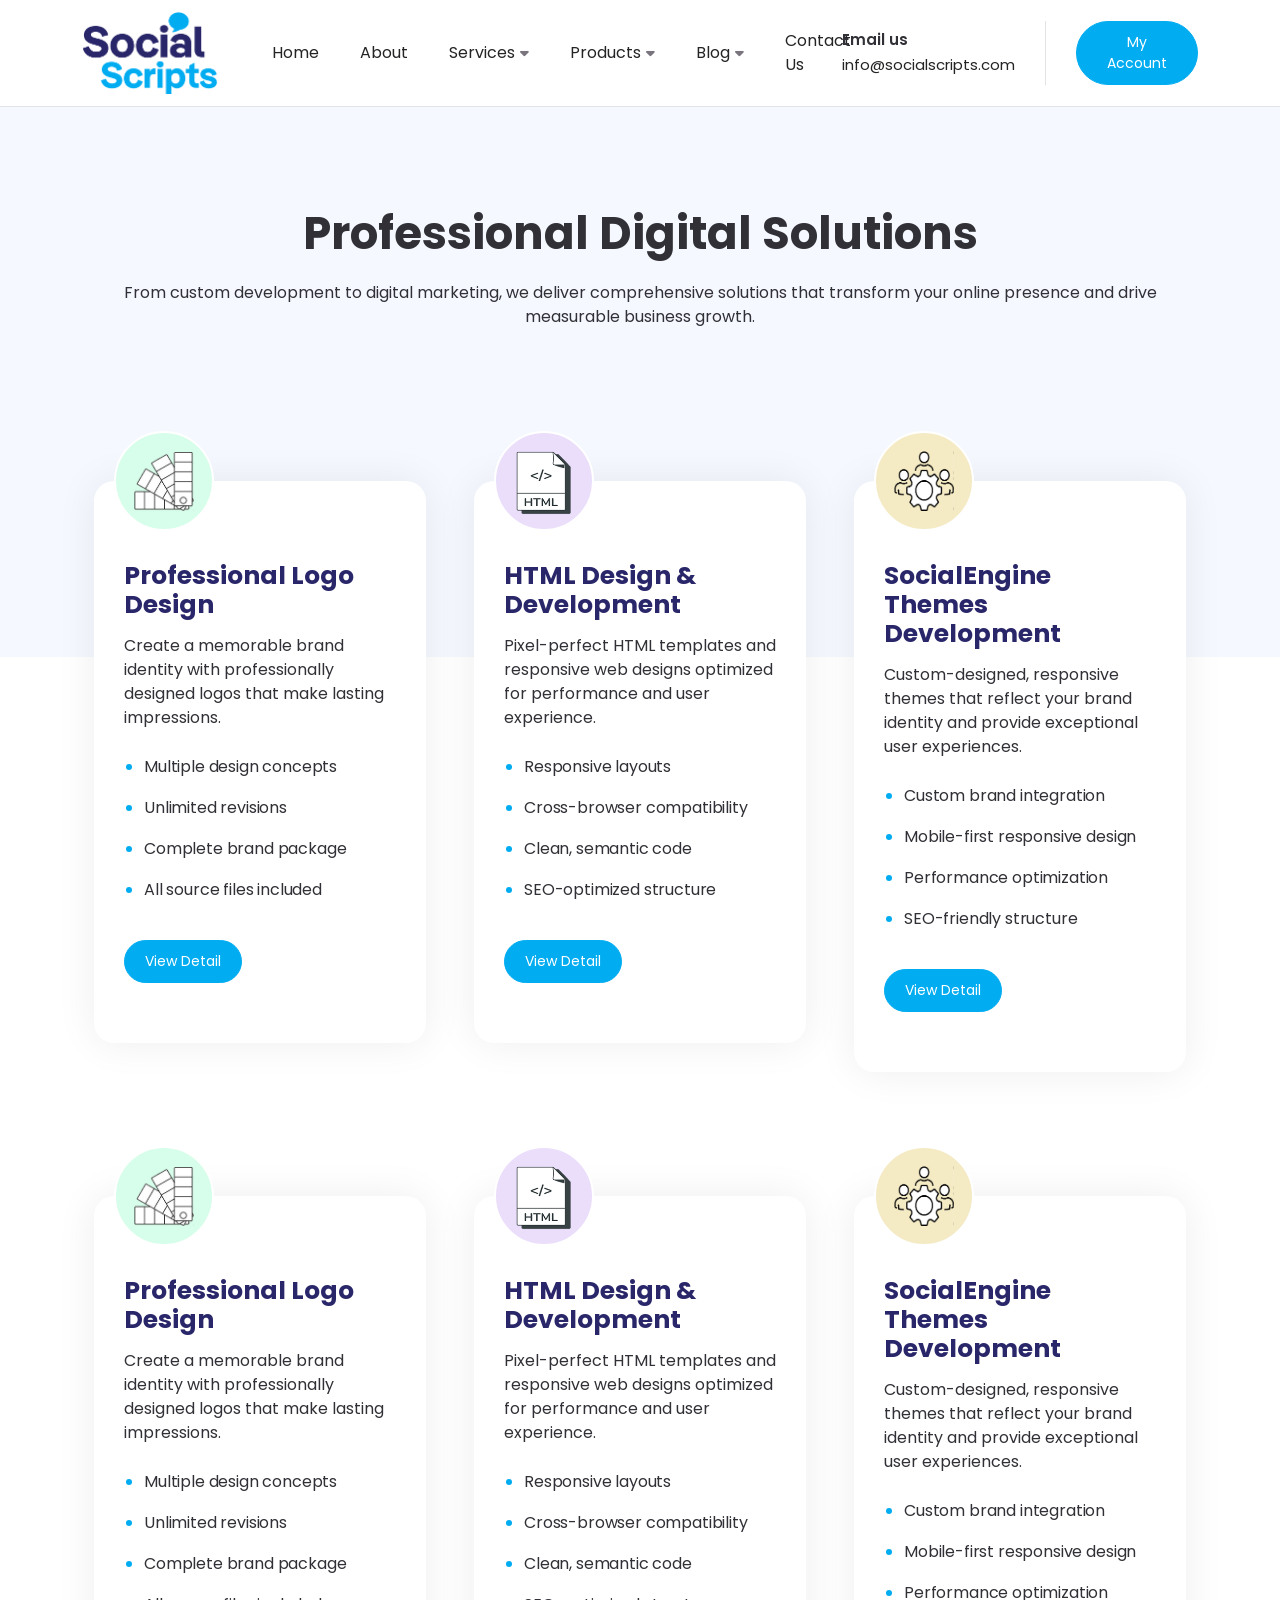
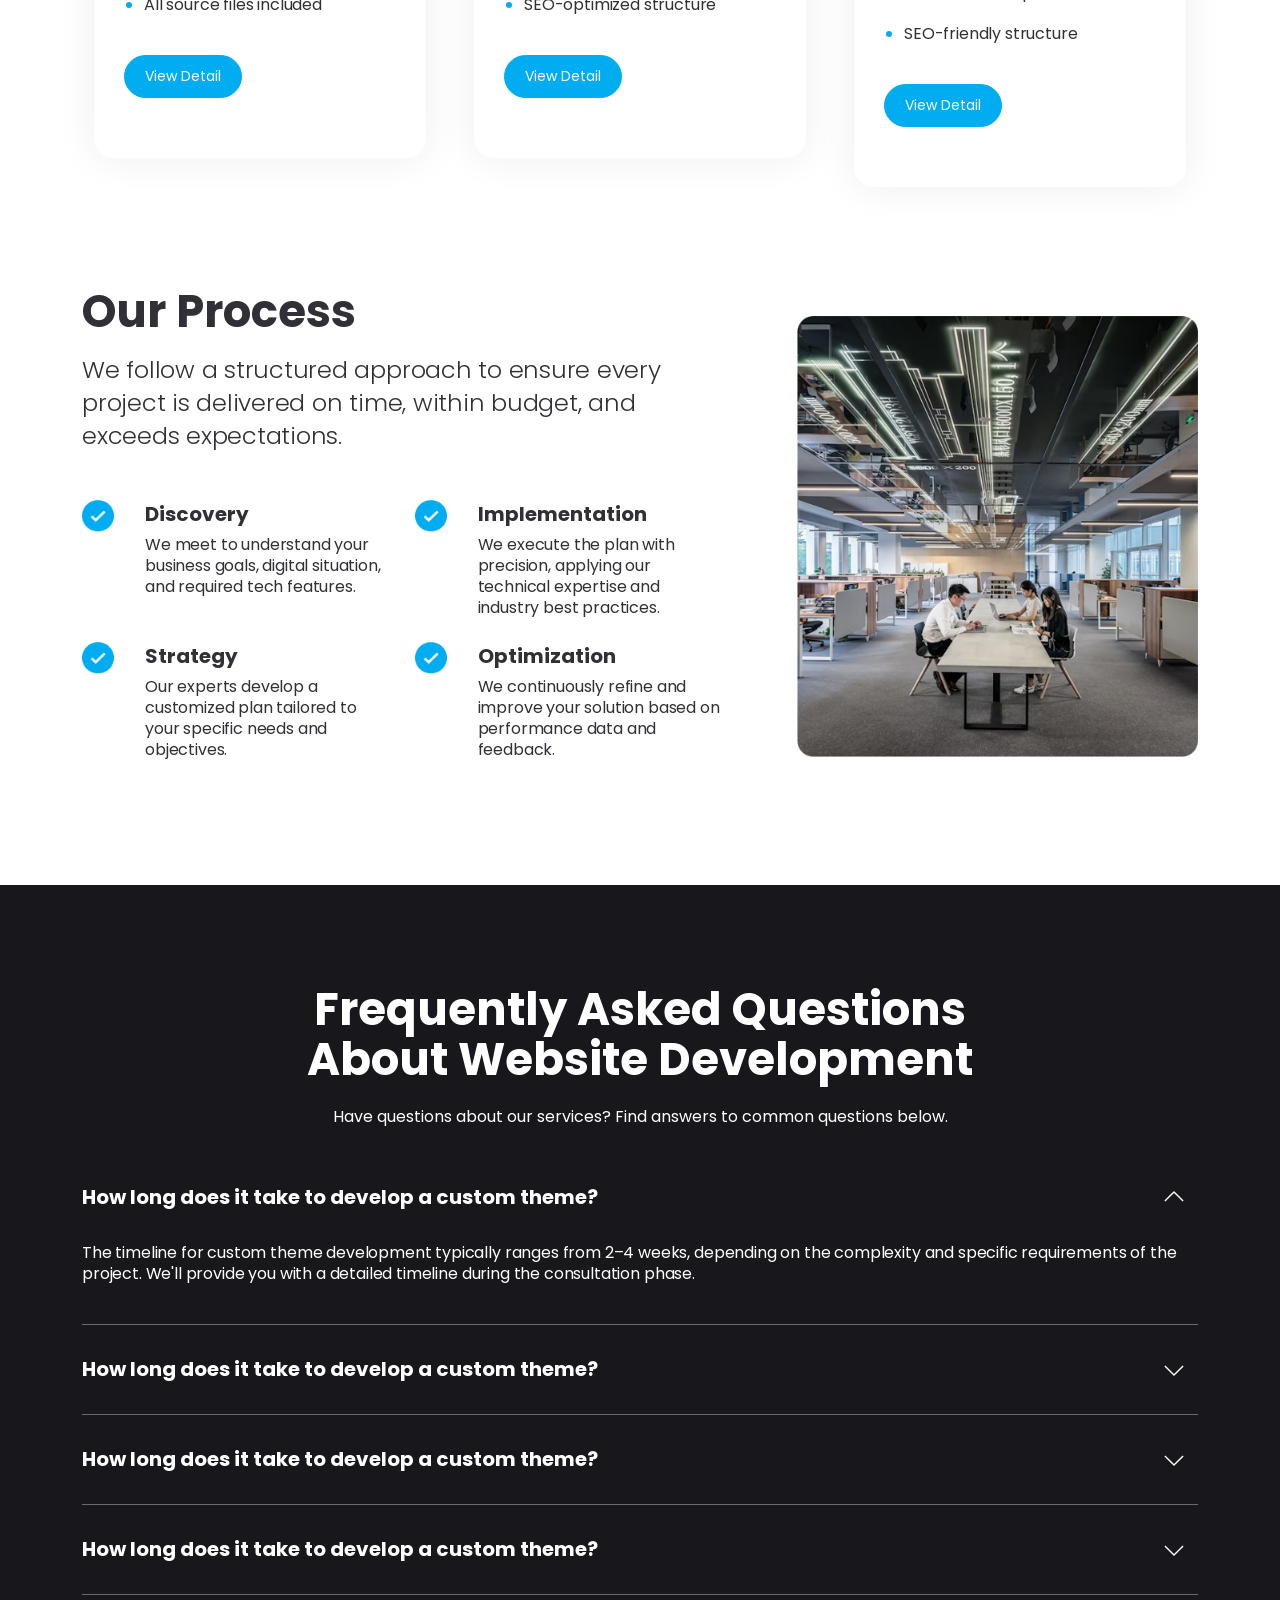
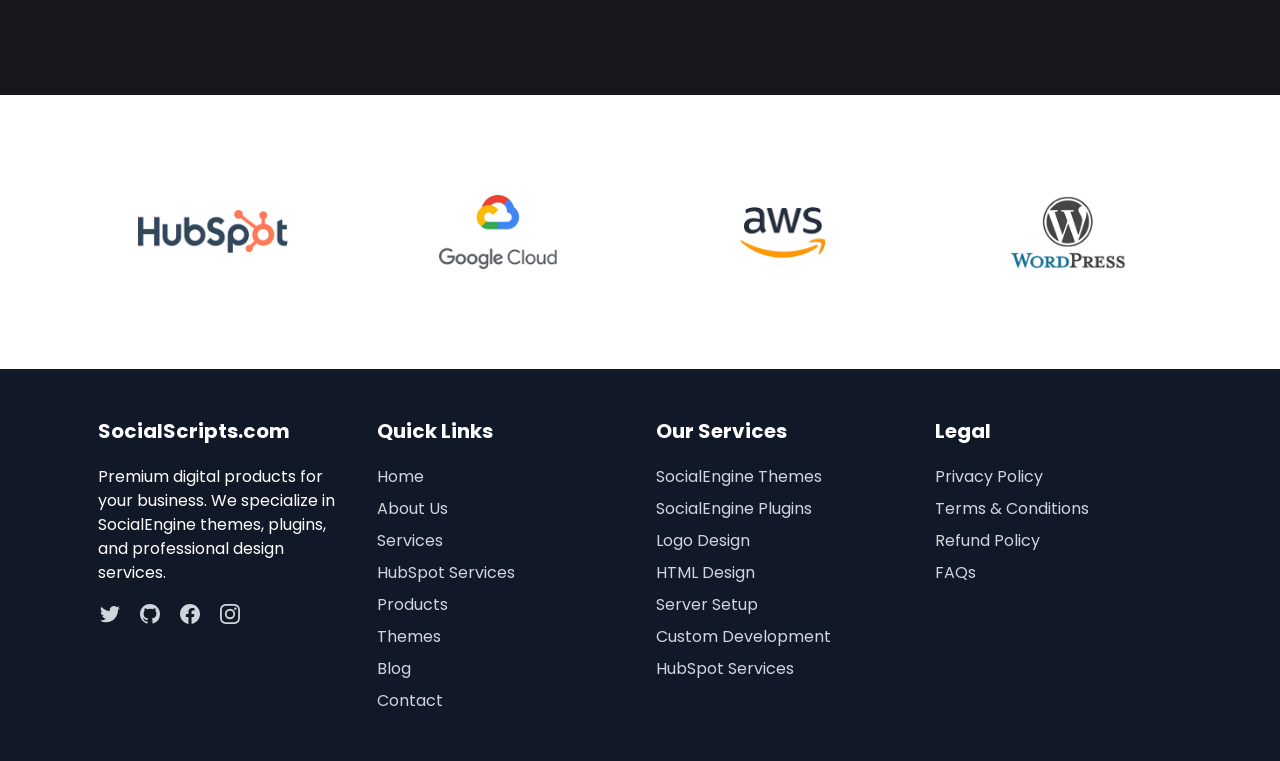
==== commit 5f399252: "general service page Responsive Done" ====
--- a/html/general-service-page.html
+++ b/html/general-service-page.html
@@ -25,7 +25,7 @@
     <link rel="stylesheet" href="/css/main2.css" />
     <script src="https://cdnjs.cloudflare.com/ajax/libs/jquery/3.1.0/jquery.min.js"></script>
   </head>
-  <body>
+  <body class="general-service-page">
 
     <!-- header start here  -->
     <header class="header__main">
--- a/css/main.css
+++ b/css/main.css
@@ -80,7 +80,7 @@
 .header__main {
   position: sticky;
   top: 0;
-  z-index: 9;
+  z-index: 99;
   width: 100%;
   padding: 12px 0;
   border-bottom: 1px solid #e3e3e5;
@@ -170,6 +170,9 @@
   left: 0;
   width: 100%;
   height: 100%;
+}
+.mob-bnr-img {
+  display: none;
 }
 
 .branding__section {
@@ -693,6 +696,31 @@
   .solution-section .solution-list {
     padding-left: 00;
   }
+  .hero_section .mob-bnr-img {
+    display: block;
+  }
+  .hero_section {
+    background-image: unset !important;
+  }
+  .hero_section .mob-bnr-img {
+    flex: 100%;
+  }
+  .hero_section .cntnt-inner-section {
+    flex: 100%;
+  }
+  .hero_section .content_section {
+    flex-wrap: wrap;
+  }
+  .hero_section .mob-bnr-img img {
+    height: 300px;
+    width: 100%;
+    object-fit: cover;
+    object-position: center;
+  }
+  .hero_section .row {
+    min-height: unset !important;
+    padding: 30px 0 30px;
+  }
 }
 
 @media (max-width: 768px) {
@@ -752,10 +780,12 @@
     font-size: 30px;
   }
   .solution-section .solution-bg h3 {
-    font-size: 30px;
+    font-size: 24px;
+    margin-bottom: 14px;
   }
   .technology__section h3 {
-    font-size: 30px;
+    font-size: 24px;
+    margin-bottom: 10px;
   }
   .technology__section {
     padding-bottom: 35px;
@@ -781,7 +811,7 @@
   }
 
   .approach-section .btn-section {
-    padding-top: 100px;
+    padding-top: 30px;
   }
 
   .how-we-work h2.title {
@@ -830,4 +860,42 @@
   footer .col-inner {
     padding: 0;
   }
-}
+  .core_service__section .cntnt_inner {
+    text-align: center;
+    padding-top: 30px;
+  }
+  section.solution-section {
+    padding: 0 15px;
+  }
+  section.solution-section .solution-list .list-items {
+    display: block !important;
+  }
+  section.solution-section .solution-list .list-items .icon {
+    margin-bottom: 10px;
+  }
+  .solution-section .solution-bg p {
+    font-size: 14px;
+  }
+  .solution-section .solution-bg {
+    gap: 15px !important;
+  }
+  section.solution-section {
+    margin-bottom: 40px;
+  }
+  .technology__section .col-12 {
+    margin: 0 0 10px !important;
+  }
+  .technology__section .technology-item .inner {
+    padding: 20px 30px;
+  }
+  .approach-section h3 {
+    margin-bottom: 15px;
+    font-size: 24px;
+  }
+  .approach-section p {
+    font-size: 14px;
+  }
+  header .logo img {
+    max-width: 87px;
+  }
+}
--- a/css/main2.css
+++ b/css/main2.css
@@ -4,82 +4,81 @@
   padding-bottom: 100px;
 }
 section.hero-section.text-center.serviceBnr {
-    min-height: 550px;
+  min-height: 550px;
 }
 .resulted-section .card-inner {
-    border-radius: 20px;
-    background: #FFF;
-    box-shadow: 0px 0px 40px 0px rgba(0, 0, 0, 0.07);
-    padding: 30px 30px;
-    position: relative;
-    padding-bottom: 60px;
-      transition: transform 0.3s ease;
-
+  border-radius: 20px;
+  background: #fff;
+  box-shadow: 0px 0px 40px 0px rgba(0, 0, 0, 0.07);
+  padding: 30px 30px;
+  position: relative;
+  padding-bottom: 60px;
+  transition: transform 0.3s ease;
 }
 .resulted-section .card-inner:hover {
   transform: translateY(-5px);
 }
 .resulted-section .card-inner .imgwrp {
-    width: 100px;
-    height: 100px;
-    flex-shrink: 0;
-    background: #D7FEEA;
-    border-radius: 50%;
-    display: flex;
-    align-items: center;
-    justify-content: center;
-    border: 2px solid #fff;
-    position: absolute;
-    top: 0;
-    left: 0;
-    transform: translate(20px, -50px);
+  width: 100px;
+  height: 100px;
+  flex-shrink: 0;
+  background: #d7feea;
+  border-radius: 50%;
+  display: flex;
+  align-items: center;
+  justify-content: center;
+  border: 2px solid #fff;
+  position: absolute;
+  top: 0;
+  left: 0;
+  transform: translate(20px, -50px);
 }
 
 .resulted-section .card-inner .imgwrp img {
-    width: 60px;
-    height: 60px;
-    flex-shrink: 0;
-    aspect-ratio: 60.86/61.19;
+  width: 60px;
+  height: 60px;
+  flex-shrink: 0;
+  aspect-ratio: 60.86/61.19;
 }
 
 .resulted-section .card-inner .title {
-    padding-top: 50px;
+  padding-top: 50px;
 }
 
 .resulted-section .card-inner .title h5 {
-    font-size: 25px;
-    font-style: normal;
-    font-weight: 700;
-    line-height: 29px;
-    color: #292669;
-    margin-bottom: 15px;
+  font-size: 25px;
+  font-style: normal;
+  font-weight: 700;
+  line-height: 29px;
+  color: #292669;
+  margin-bottom: 15px;
 }
 .resulted-section .card-ignner .des p {
-    letter-spacing: -0.21px;
-    font-size: 21px;
-    font-style: normal;
-    font-weight: 300;
-    line-height: 28px;
-    color: #303036;
+  letter-spacing: -0.21px;
+  font-size: 21px;
+  font-style: normal;
+  font-weight: 300;
+  line-height: 28px;
+  color: #303036;
 }
 .resulted-section .card-inner ul {
-    padding-left: 20px;
+  padding-left: 20px;
 }
 .resulted-section .card-inner ul li {
-    letter-spacing: -0.16px;
-    font-size: 16px;
-    font-style: normal;
-    font-weight: 400;
-    line-height: 41px;
+  letter-spacing: -0.16px;
+  font-size: 16px;
+  font-style: normal;
+  font-weight: 400;
+  line-height: 41px;
 }
 .resulted-section .card-inner ul li::marker {
-    color: #01ACF1;
+  color: #01acf1;
 }
 .resulted-section .card-inner .btn-wrp {
-    margin-top: 30px;
+  margin-top: 30px;
 }
 .faq-section {
-  background: #18171B;
+  background: #18171b;
   color: #ffffff;
   padding: 100px 0px;
 }
@@ -97,11 +96,11 @@
   color: #ffffff;
 }
 .faq-section .accordion-body {
-  color: #FFF;
+  color: #fff;
   font-size: 16px;
   font-style: normal;
   font-weight: 400;
-  line-height: 21px; 
+  line-height: 21px;
   letter-spacing: -0.16px;
   margin-bottom: 40px;
   padding: 0;
@@ -115,11 +114,11 @@
   font-style: normal;
   font-weight: 700;
   line-height: 50px;
-  color: #FFF;
+  color: #fff;
   text-align: center;
 }
 .faq-section .accordion-item {
-  background: #18171B;
+  background: #18171b;
   border-radius: 0;
   border: 1px solid rgba(255, 255, 255, 0.36);
   border-top: 0;
@@ -135,31 +134,51 @@
 }
 .faq-section .accordion-item button.accordion-button span.faq-toggle-icon {
   position: absolute;
-  right: 0;
+  right: 14px;
 }
-.faq-section .accordion-item button::After {
+.faq-section .accordion-item button.accordion-button span.faq-toggle-icon svg {
+  width: 20px;
+}
+.faq-section .accordion-item button::after {
   opacity: 0;
 }
 .faq-section .accordion-item.active span.faq-toggle-icon {
   transform: rotate(180deg);
 }
 
-
-@media(max-width:767px){
+@media (max-width: 767px) {
   section.hero-section.text-center.serviceBnr {
     padding-bottom: 300px;
-}
+  }
 
-section.hero-section.text-center.serviceBnr h2 {
-    font-size: 40px;
-}
+  section.hero-section.text-center.serviceBnr h2 {
+    font-size: 34px;
+  }
 
-section.faq-section {
+  section.faq-section {
     padding: 50px 0px;
-}
+  }
 
-.faq-section .topinner h2 {
+  .faq-section .topinner h2 {
     font-size: 30px;
     line-height: 1.2;
+  }
+  .general-service-page .hero-section {
+    padding-top: 60px;
+    padding-bottom: 250px !important;
+  }
+  .resulted-section .row {
+    gap: 60px !important;
+  }
+  .faq-section .accordion-item button.accordion-button span.faq-toggle-icon {
+    right: 0;
+    top: 30px;
+  }
+  .faq-section .accordion-item button.accordion-button {
+    font-size: 16px;
+    padding: 15px 0;
+  }
+  .faq-section .topinner h2 {
+    font-size: 24px;
+  }
 }
-}
